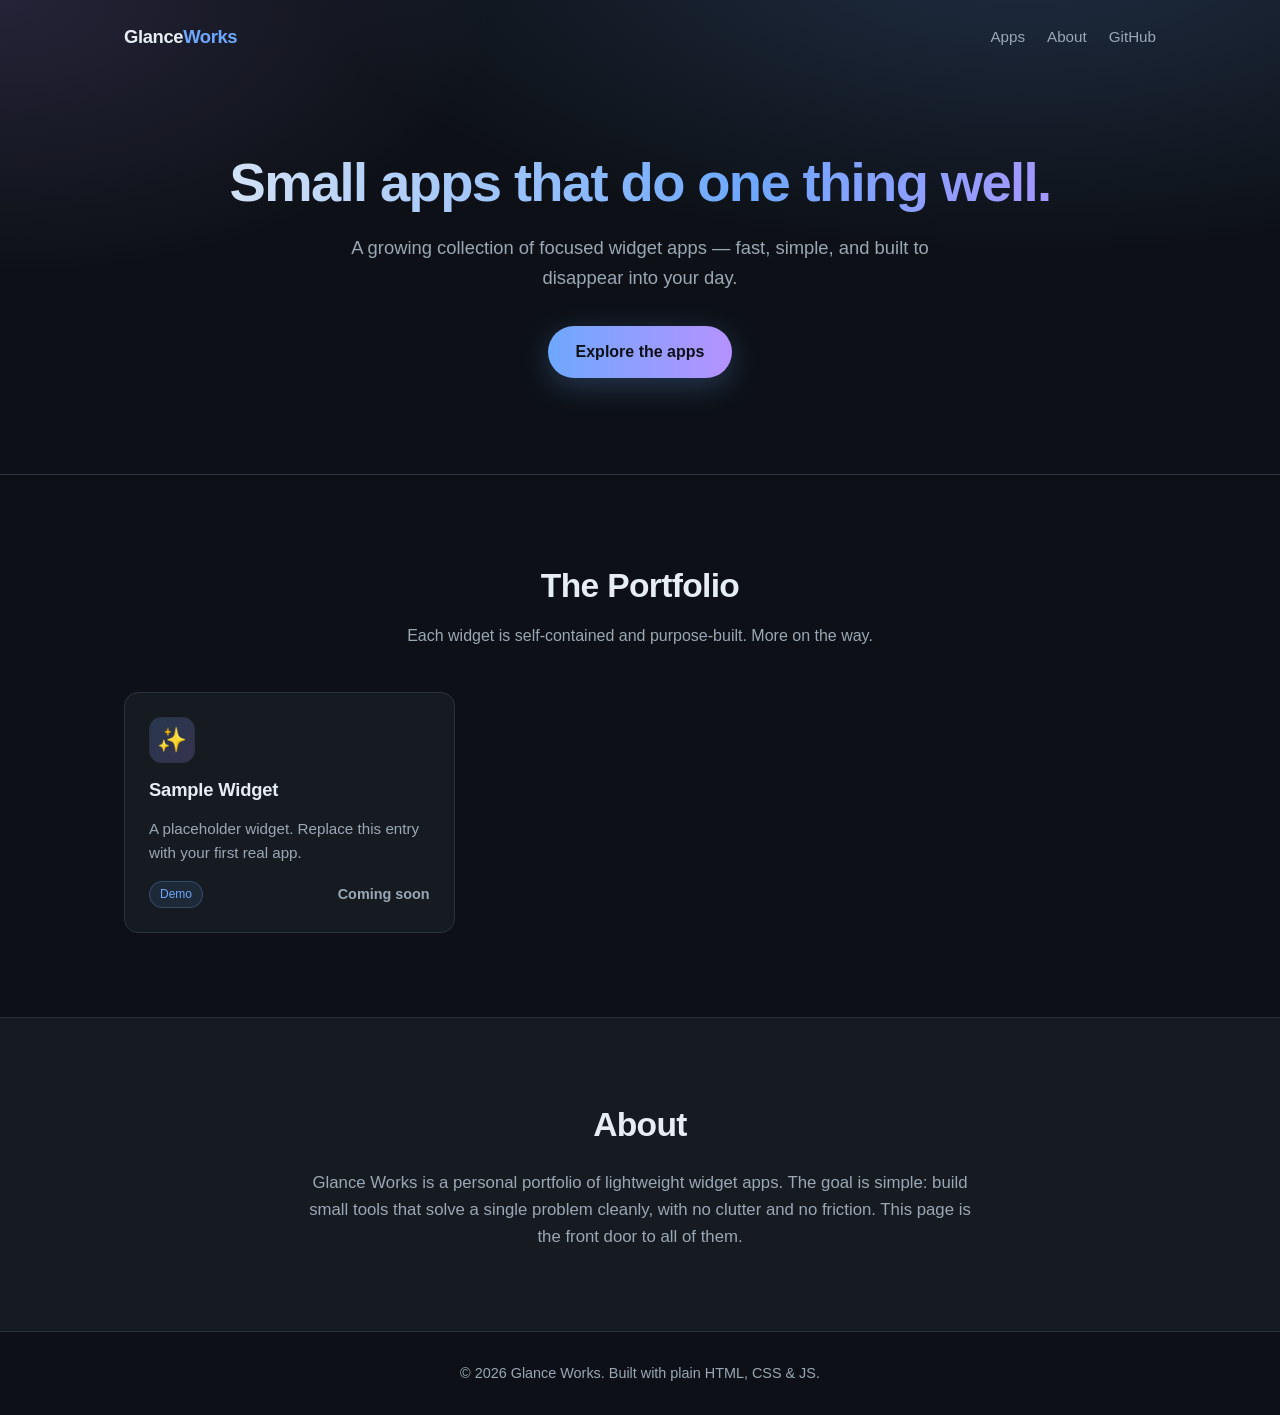
==== index.html @ 48b36caa "Initial landing page for widget apps portfolio Co-Authored-By: Claude Opus 4.8 (1M context) <noreply" ====
<!DOCTYPE html>
<html lang="en">
<head>
  <meta charset="UTF-8" />
  <meta name="viewport" content="width=device-width, initial-scale=1.0" />
  <title>Glance Works — Widget Apps</title>
  <meta name="description" content="A portfolio of small, focused widget apps built to do one thing well." />
  <link rel="preconnect" href="https://fonts.googleapis.com" />
  <link rel="stylesheet" href="styles.css" />
</head>
<body>
  <header class="hero">
    <nav class="nav">
      <a class="brand" href="#">Glance<span>Works</span></a>
      <div class="nav-links">
        <a href="#apps">Apps</a>
        <a href="#about">About</a>
        <a href="https://github.com/conspiculus" target="_blank" rel="noopener">GitHub</a>
      </div>
    </nav>
    <div class="hero-inner">
      <h1>Small apps that do one thing well.</h1>
      <p class="lede">A growing collection of focused widget apps — fast, simple, and built to disappear into your day.</p>
      <a class="cta" href="#apps">Explore the apps</a>
    </div>
  </header>

  <main>
    <section id="apps" class="apps">
      <h2 class="section-title">The Portfolio</h2>
      <p class="section-sub">Each widget is self-contained and purpose-built. More on the way.</p>
      <div class="grid" id="app-grid">
        <!-- Cards are rendered from apps in script.js -->
      </div>
    </section>

    <section id="about" class="about">
      <div class="about-inner">
        <h2 class="section-title">About</h2>
        <p>Glance Works is a personal portfolio of lightweight widget apps. The goal is simple: build small tools that solve a single problem cleanly, with no clutter and no friction. This page is the front door to all of them.</p>
      </div>
    </section>
  </main>

  <footer class="footer">
    <p>&copy; <span id="year"></span> Glance Works. Built with plain HTML, CSS &amp; JS.</p>
  </footer>

  <script src="script.js"></script>
</body>
</html>
---- styles.css ----
:root {
  --bg: #0d1117;
  --surface: #161b22;
  --surface-2: #1c2330;
  --border: #2a3140;
  --text: #e6edf3;
  --muted: #9aa7b4;
  --accent: #6ea8fe;
  --accent-2: #b692ff;
  --radius: 14px;
  --maxw: 1080px;
}

* { box-sizing: border-box; margin: 0; padding: 0; }

html { scroll-behavior: smooth; }

body {
  font-family: -apple-system, BlinkMacSystemFont, "Segoe UI", Roboto, Helvetica, Arial, sans-serif;
  background: var(--bg);
  color: var(--text);
  line-height: 1.6;
  -webkit-font-smoothing: antialiased;
}

a { color: inherit; text-decoration: none; }

/* ---------- Hero ---------- */
.hero {
  background:
    radial-gradient(1200px 500px at 80% -10%, rgba(110, 168, 254, 0.18), transparent 60%),
    radial-gradient(900px 500px at 0% 0%, rgba(182, 146, 255, 0.14), transparent 55%),
    var(--bg);
  border-bottom: 1px solid var(--border);
}

.nav {
  max-width: var(--maxw);
  margin: 0 auto;
  padding: 22px 24px;
  display: flex;
  align-items: center;
  justify-content: space-between;
}

.brand {
  font-weight: 700;
  font-size: 1.15rem;
  letter-spacing: -0.02em;
}
.brand span { color: var(--accent); }

.nav-links { display: flex; gap: 22px; }
.nav-links a { color: var(--muted); font-size: 0.95rem; transition: color 0.15s; }
.nav-links a:hover { color: var(--text); }

.hero-inner {
  max-width: var(--maxw);
  margin: 0 auto;
  padding: 80px 24px 96px;
  text-align: center;
}

.hero h1 {
  font-size: clamp(2rem, 5vw, 3.4rem);
  line-height: 1.1;
  letter-spacing: -0.03em;
  background: linear-gradient(90deg, var(--text), var(--accent) 60%, var(--accent-2));
  -webkit-background-clip: text;
  background-clip: text;
  color: transparent;
}

.lede {
  max-width: 620px;
  margin: 20px auto 0;
  color: var(--muted);
  font-size: 1.15rem;
}

.cta {
  display: inline-block;
  margin-top: 34px;
  padding: 13px 28px;
  border-radius: 999px;
  background: linear-gradient(90deg, var(--accent), var(--accent-2));
  color: #0d1117;
  font-weight: 600;
  transition: transform 0.15s, box-shadow 0.15s;
  box-shadow: 0 8px 30px rgba(110, 168, 254, 0.25);
}
.cta:hover { transform: translateY(-2px); box-shadow: 0 12px 36px rgba(110, 168, 254, 0.35); }

/* ---------- Sections ---------- */
.section-title {
  font-size: clamp(1.6rem, 3vw, 2.1rem);
  letter-spacing: -0.02em;
  text-align: center;
}
.section-sub {
  text-align: center;
  color: var(--muted);
  margin-top: 10px;
}

.apps { max-width: var(--maxw); margin: 0 auto; padding: 84px 24px; }

.grid {
  margin-top: 44px;
  display: grid;
  grid-template-columns: repeat(auto-fill, minmax(260px, 1fr));
  gap: 20px;
}

.card {
  background: var(--surface);
  border: 1px solid var(--border);
  border-radius: var(--radius);
  padding: 24px;
  display: flex;
  flex-direction: column;
  gap: 12px;
  transition: transform 0.18s, border-color 0.18s, background 0.18s;
}
.card:hover {
  transform: translateY(-4px);
  border-color: var(--accent);
  background: var(--surface-2);
}

.card-icon {
  width: 46px;
  height: 46px;
  border-radius: 12px;
  display: grid;
  place-items: center;
  font-size: 1.5rem;
  background: linear-gradient(135deg, rgba(110,168,254,0.2), rgba(182,146,255,0.2));
  border: 1px solid var(--border);
}

.card h3 { font-size: 1.15rem; letter-spacing: -0.01em; }
.card p { color: var(--muted); font-size: 0.95rem; flex: 1; }

.card-footer {
  display: flex;
  align-items: center;
  justify-content: space-between;
  margin-top: 4px;
}
.tag {
  font-size: 0.75rem;
  color: var(--accent);
  background: rgba(110, 168, 254, 0.1);
  border: 1px solid rgba(110, 168, 254, 0.25);
  padding: 3px 10px;
  border-radius: 999px;
}
.card-link { color: var(--accent); font-size: 0.9rem; font-weight: 600; }
.card-link[aria-disabled="true"] { color: var(--muted); cursor: default; }

/* ---------- About ---------- */
.about {
  border-top: 1px solid var(--border);
  background: var(--surface);
}
.about-inner {
  max-width: 720px;
  margin: 0 auto;
  padding: 80px 24px;
  text-align: center;
}
.about-inner p { color: var(--muted); margin-top: 18px; font-size: 1.05rem; }

/* ---------- Footer ---------- */
.footer {
  border-top: 1px solid var(--border);
  text-align: center;
  padding: 30px 24px;
  color: var(--muted);
  font-size: 0.9rem;
}
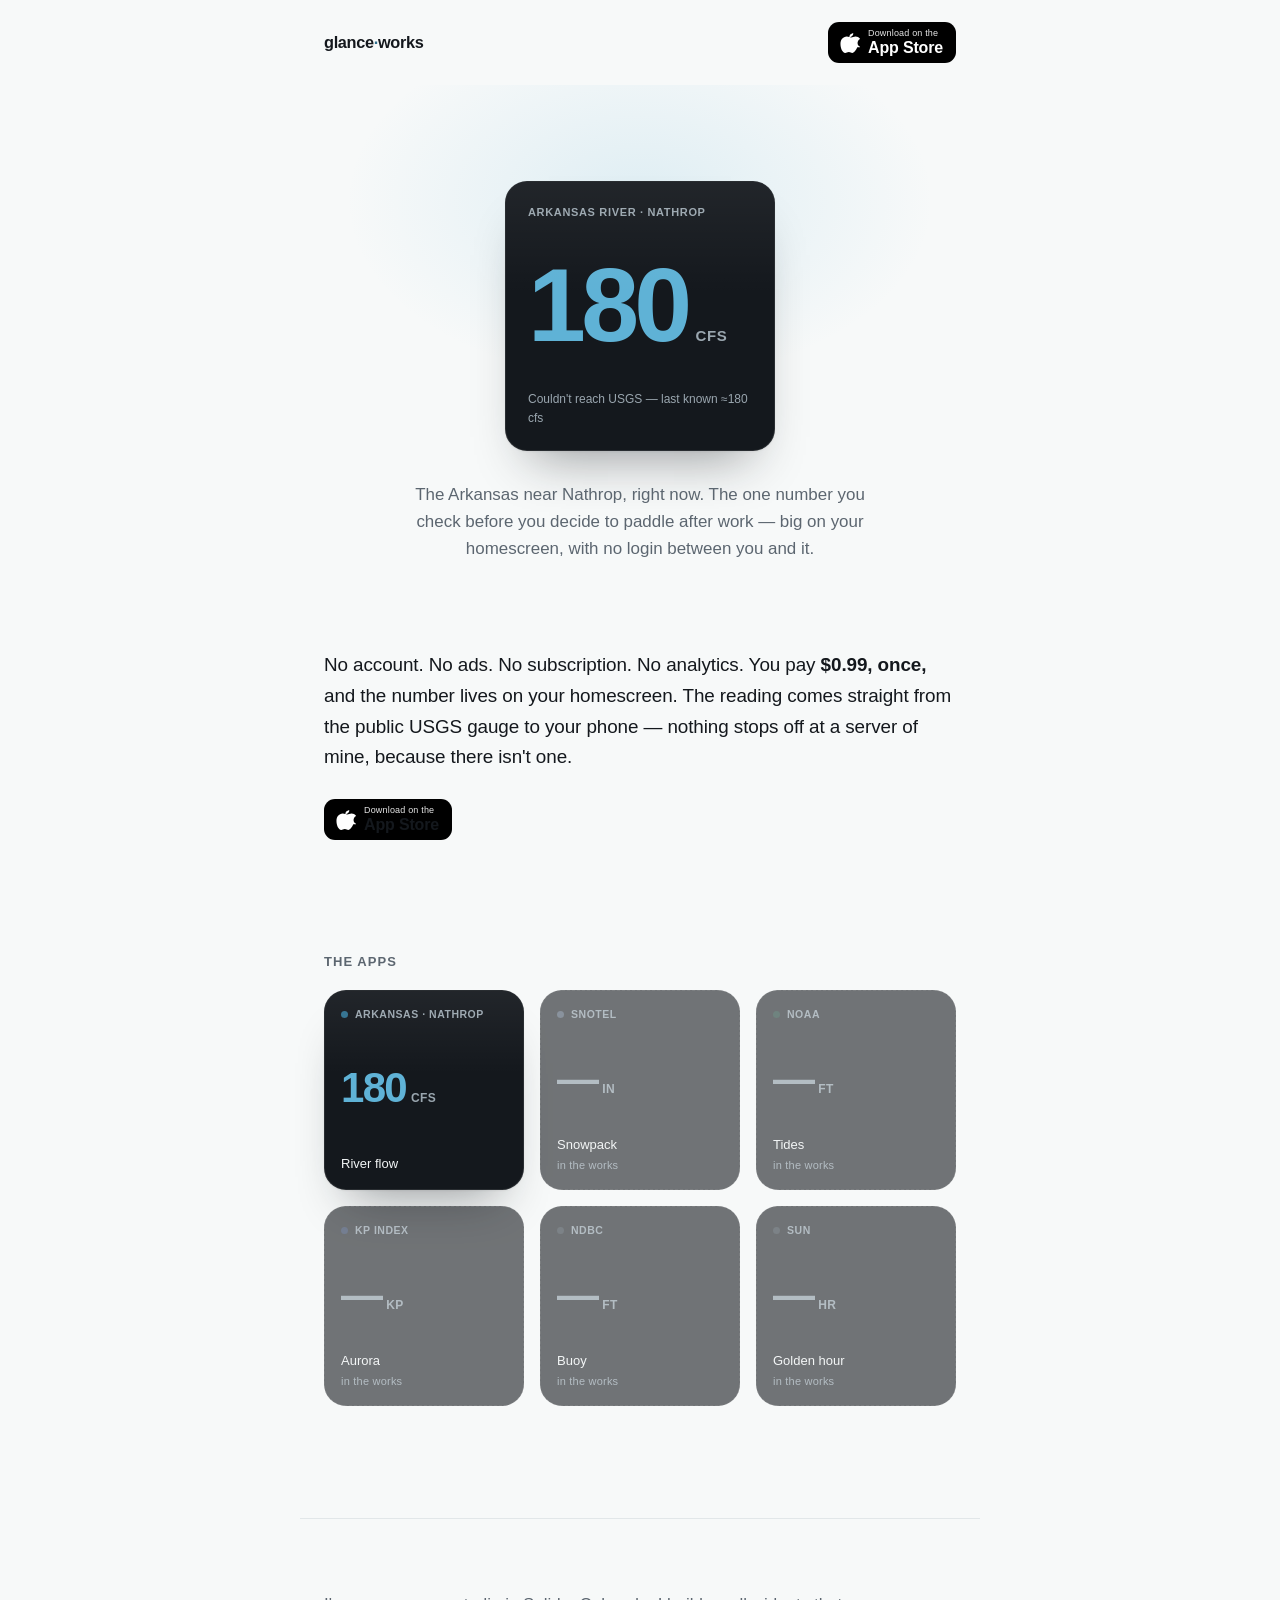
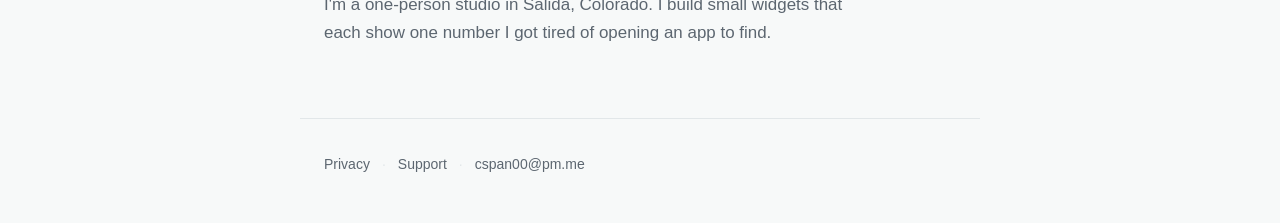
==== commit b9f294f5: "Build live-widget landing page per design guide Co-Authored-By: Claude Opus 4.8 (1M context) <norepl" ====
--- a/index.html
+++ b/index.html
@@ -3,47 +3,114 @@
 <head>
   <meta charset="UTF-8" />
   <meta name="viewport" content="width=device-width, initial-scale=1.0" />
-  <title>Glance Works — Widget Apps</title>
-  <meta name="description" content="A portfolio of small, focused widget apps built to do one thing well." />
-  <link rel="preconnect" href="https://fonts.googleapis.com" />
+  <meta name="color-scheme" content="light dark" />
+  <title>Glance Works — one number, on your homescreen</title>
+  <meta name="description" content="Small single-purpose iOS homescreen widgets. Each shows one number you check every day, pulled straight from a public gauge. $0.99 once. No account, no ads, no subscription." />
   <link rel="stylesheet" href="styles.css" />
 </head>
 <body>
-  <header class="hero">
-    <nav class="nav">
-      <a class="brand" href="#">Glance<span>Works</span></a>
-      <div class="nav-links">
-        <a href="#apps">Apps</a>
-        <a href="#about">About</a>
-        <a href="https://github.com/conspiculus" target="_blank" rel="noopener">GitHub</a>
-      </div>
-    </nav>
-    <div class="hero-inner">
-      <h1>Small apps that do one thing well.</h1>
-      <p class="lede">A growing collection of focused widget apps — fast, simple, and built to disappear into your day.</p>
-      <a class="cta" href="#apps">Explore the apps</a>
-    </div>
+  <header class="topbar wrap">
+    <a class="wordmark" href="/" aria-label="Glance Works — home">glance<span class="wordmark__dot">·</span>works</a>
+    <a class="appstore" href="#" aria-label="Get it on the App Store">
+      <svg class="appstore__logo" viewBox="0 0 24 24" aria-hidden="true" focusable="false">
+        <path d="M16.365 1.43c0 1.14-.42 2.2-1.12 2.98-.85.94-2.24 1.66-3.4 1.57-.14-1.1.44-2.28 1.1-3.02.79-.87 2.2-1.53 3.42-1.53zM20.9 17.4c-.55 1.27-.82 1.84-1.53 2.96-.99 1.56-2.39 3.5-4.12 3.51-1.54.02-1.94-1-4.03-.99-2.09.01-2.53 1.01-4.07.98-1.73-.03-3.05-1.78-4.04-3.34C1.34 16.65.99 11.06 3.31 8.09 4.72 6.26 6.86 5.16 8.9 5.16c2.07 0 3.37 1.13 5.08 1.13 1.66 0 2.67-1.13 5.06-1.13 1.81 0 3.73.99 5.1 2.7-4.48 2.45-3.75 8.84 1.76 9.54z" />
+      </svg>
+      <span class="appstore__text"><small>Download on the</small><strong>App Store</strong></span>
+    </a>
   </header>
 
   <main>
-    <section id="apps" class="apps">
-      <h2 class="section-title">The Portfolio</h2>
-      <p class="section-sub">Each widget is self-contained and purpose-built. More on the way.</p>
-      <div class="grid" id="app-grid">
-        <!-- Cards are rendered from apps in script.js -->
+    <section class="hero wrap" aria-labelledby="hero-thesis">
+      <div class="widget widget--hero" role="img"
+           aria-label="Live widget: Arkansas River near Nathrop, current flow in cubic feet per second">
+        <div class="widget__top">Arkansas River · Nathrop</div>
+        <div class="widget__read">
+          <span class="widget__num" id="cfs-hero" data-countup>—</span>
+          <span class="widget__unit">cfs</span>
+        </div>
+        <div class="widget__stamp" id="cfs-stamp" aria-live="polite"></div>
+      </div>
+      <p class="thesis" id="hero-thesis">
+        The Arkansas near Nathrop, right now. The one number you check before you
+        decide to paddle after work — big on your homescreen, with no login between
+        you and it.
+      </p>
+    </section>
+
+    <section class="promise wrap" aria-label="What these apps are">
+      <p>
+        No account. No ads. No subscription. No analytics. You pay
+        <strong>$0.99, once,</strong> and the number lives on your homescreen. The
+        reading comes straight from the public USGS gauge to your phone — nothing
+        stops off at a server of mine, because there isn't one.
+      </p>
+      <a class="appstore appstore--cta" href="#" aria-label="Get it on the App Store">
+        <svg class="appstore__logo" viewBox="0 0 24 24" aria-hidden="true" focusable="false">
+          <path d="M16.365 1.43c0 1.14-.42 2.2-1.12 2.98-.85.94-2.24 1.66-3.4 1.57-.14-1.1.44-2.28 1.1-3.02.79-.87 2.2-1.53 3.42-1.53zM20.9 17.4c-.55 1.27-.82 1.84-1.53 2.96-.99 1.56-2.39 3.5-4.12 3.51-1.54.02-1.94-1-4.03-.99-2.09.01-2.53 1.01-4.07.98-1.73-.03-3.05-1.78-4.04-3.34C1.34 16.65.99 11.06 3.31 8.09 4.72 6.26 6.86 5.16 8.9 5.16c2.07 0 3.37 1.13 5.08 1.13 1.66 0 2.67-1.13 5.06-1.13 1.81 0 3.73.99 5.1 2.7-4.48 2.45-3.75 8.84 1.76 9.54z" />
+        </svg>
+        <span class="appstore__text"><small>Download on the</small><strong>App Store</strong></span>
+      </a>
+    </section>
+
+    <section class="apps wrap" aria-labelledby="apps-heading">
+      <h2 class="quiet-heading" id="apps-heading">The apps</h2>
+      <div class="homescreen">
+        <a class="widget widget--tile is-live" href="#" style="--accent: var(--river)">
+          <div class="tile__top"><span class="tile__dot"></span>Arkansas · Nathrop</div>
+          <div class="tile__read">
+            <span class="tile__num" data-cfs>180</span><span class="tile__unit">cfs</span>
+          </div>
+          <div class="tile__foot">River flow</div>
+        </a>
+
+        <div class="widget widget--tile is-soon" style="--accent: var(--snow)">
+          <div class="tile__top"><span class="tile__dot"></span>SNOTEL</div>
+          <div class="tile__read"><span class="tile__num tile__num--muted">—</span><span class="tile__unit">in</span></div>
+          <div class="tile__foot">Snowpack <span class="soon">in the works</span></div>
+        </div>
+
+        <div class="widget widget--tile is-soon" style="--accent: var(--tide)">
+          <div class="tile__top"><span class="tile__dot"></span>NOAA</div>
+          <div class="tile__read"><span class="tile__num tile__num--muted">—</span><span class="tile__unit">ft</span></div>
+          <div class="tile__foot">Tides <span class="soon">in the works</span></div>
+        </div>
+
+        <div class="widget widget--tile is-soon" style="--accent: var(--aurora)">
+          <div class="tile__top"><span class="tile__dot"></span>Kp index</div>
+          <div class="tile__read"><span class="tile__num tile__num--muted">—</span><span class="tile__unit">kp</span></div>
+          <div class="tile__foot">Aurora <span class="soon">in the works</span></div>
+        </div>
+
+        <div class="widget widget--tile is-soon" style="--accent: var(--stone)">
+          <div class="tile__top"><span class="tile__dot"></span>NDBC</div>
+          <div class="tile__read"><span class="tile__num tile__num--muted">—</span><span class="tile__unit">ft</span></div>
+          <div class="tile__foot">Buoy <span class="soon">in the works</span></div>
+        </div>
+
+        <div class="widget widget--tile is-soon" style="--accent: var(--stone)">
+          <div class="tile__top"><span class="tile__dot"></span>Sun</div>
+          <div class="tile__read"><span class="tile__num tile__num--muted">—</span><span class="tile__unit">hr</span></div>
+          <div class="tile__foot">Golden hour <span class="soon">in the works</span></div>
+        </div>
       </div>
     </section>
 
-    <section id="about" class="about">
-      <div class="about-inner">
-        <h2 class="section-title">About</h2>
-        <p>Glance Works is a personal portfolio of lightweight widget apps. The goal is simple: build small tools that solve a single problem cleanly, with no clutter and no friction. This page is the front door to all of them.</p>
-      </div>
+    <section class="who wrap" aria-label="Who makes this">
+      <p>
+        I'm a one-person studio in Salida, Colorado. I build small widgets that each
+        show one number I got tired of opening an app to find.
+      </p>
     </section>
   </main>
 
-  <footer class="footer">
-    <p>&copy; <span id="year"></span> Glance Works. Built with plain HTML, CSS &amp; JS.</p>
+  <footer class="footer wrap">
+    <nav aria-label="Footer">
+      <a href="#">Privacy</a>
+      <span class="footer__sep" aria-hidden="true">·</span>
+      <a href="#">Support</a>
+      <span class="footer__sep" aria-hidden="true">·</span>
+      <a href="mailto:cspan00@pm.me">cspan00@pm.me</a>
+    </nav>
   </footer>
 
   <script src="script.js"></script>
--- a/styles.css
+++ b/styles.css
@@ -1,182 +1,327 @@
+/* ============================================================
+   Glance Works — one number, on your homescreen.
+   Palette: cold water, river stone, instrument readout.
+   No webfonts. System stack everywhere; the number does the work.
+   ============================================================ */
+
 :root {
-  --bg: #0d1117;
-  --surface: #161b22;
-  --surface-2: #1c2330;
-  --border: #2a3140;
-  --text: #e6edf3;
-  --muted: #9aa7b4;
-  --accent: #6ea8fe;
-  --accent-2: #b692ff;
-  --radius: 14px;
-  --maxw: 1080px;
+  --ink:      #14181D;   /* near-black, cold */
+  --paper:    #F7F9F9;   /* cool off-white */
+  --stone:    #5C6670;   /* secondary text, timestamps */
+  --river:    #2E6F8E;   /* river app accent: glacial blue-teal */
+  --hairline: #E2E7E9;
+
+  /* reserved future-app accents */
+  --snow:   #7C8FA6;
+  --tide:   #3D6B5C;
+  --aurora: #4A5D8A;
+
+  /* the widget tile is a dark iOS tile in both themes */
+  --tile-bg:   #14181D;
+  --tile-fg:   #F2F5F6;
+  --tile-sub:  #9AA6AF;
+  --tile-num:  #5FB2D6;  /* river, brightened for legibility on dark */
+  --tile-line: rgba(255,255,255,0.09);
+  --tile-glow: rgba(95,178,214,0.16);
+
+  --wrap: 680px;
+  --sys: -apple-system, BlinkMacSystemFont, "Segoe UI", Roboto, Helvetica, Arial, sans-serif;
+}
+
+@media (prefers-color-scheme: dark) {
+  :root {
+    --ink:      #EAF0F2;
+    --paper:    #0E1216;
+    --stone:    #8A95A0;
+    --river:    #6FB6D8;
+    --hairline: #232B31;
+
+    --tile-bg:   #1A2027;
+    --tile-fg:   #F2F5F6;
+    --tile-sub:  #8B97A0;
+    --tile-num:  #63B4DA;
+    --tile-line: rgba(255,255,255,0.10);
+  }
 }
 
 * { box-sizing: border-box; margin: 0; padding: 0; }
 
-html { scroll-behavior: smooth; }
+html { -webkit-text-size-adjust: 100%; }
 
 body {
-  font-family: -apple-system, BlinkMacSystemFont, "Segoe UI", Roboto, Helvetica, Arial, sans-serif;
-  background: var(--bg);
-  color: var(--text);
+  font-family: var(--sys);
+  background: var(--paper);
+  color: var(--ink);
+  font-size: 17px;
   line-height: 1.6;
   -webkit-font-smoothing: antialiased;
-}
-
-a { color: inherit; text-decoration: none; }
+  text-rendering: optimizeLegibility;
+}
+
+a { color: var(--river); text-decoration: none; }
+a:hover { text-decoration: underline; text-underline-offset: 3px; }
+
+:focus-visible {
+  outline: 2px solid var(--river);
+  outline-offset: 3px;
+  border-radius: 4px;
+}
+
+.wrap { max-width: var(--wrap); margin-inline: auto; padding-inline: 24px; }
+
+/* ---------- Topbar ---------- */
+.topbar {
+  display: flex;
+  align-items: center;
+  justify-content: space-between;
+  padding-block: 22px;
+}
+
+.wordmark {
+  color: var(--ink);
+  font-weight: 700;
+  font-size: 1.02rem;
+  letter-spacing: -0.02em;
+}
+.wordmark:hover { text-decoration: none; }
+.wordmark__dot { color: var(--river); }
+
+/* ---------- App Store badge (inline, no third-party asset) ---------- */
+.appstore {
+  display: inline-flex;
+  align-items: center;
+  gap: 8px;
+  background: #000;
+  color: #fff;
+  border-radius: 11px;
+  padding: 7px 13px 7px 11px;
+  line-height: 1;
+}
+.appstore:hover { text-decoration: none; background: #111; }
+.appstore__logo { width: 21px; height: 21px; fill: #fff; }
+.appstore__text { display: flex; flex-direction: column; gap: 2px; }
+.appstore__text small { font-size: 9px; letter-spacing: 0.02em; opacity: 0.9; }
+.appstore__text strong { font-size: 16px; font-weight: 600; letter-spacing: -0.01em; }
 
 /* ---------- Hero ---------- */
 .hero {
-  background:
-    radial-gradient(1200px 500px at 80% -10%, rgba(110, 168, 254, 0.18), transparent 60%),
-    radial-gradient(900px 500px at 0% 0%, rgba(182, 146, 255, 0.14), transparent 55%),
-    var(--bg);
-  border-bottom: 1px solid var(--border);
-}
-
-.nav {
-  max-width: var(--maxw);
-  margin: 0 auto;
-  padding: 22px 24px;
-  display: flex;
-  align-items: center;
+  padding-block: clamp(48px, 9vw, 96px) 20px;
+  display: flex;
+  flex-direction: column;
+  align-items: center;
+  text-align: center;
+  position: relative;
+}
+/* faint glacial light behind the tile — atmosphere, not a card */
+.hero::before {
+  content: "";
+  position: absolute;
+  inset: 0 0 auto;
+  height: 340px;
+  background: radial-gradient(420px 260px at 50% 34%, var(--tile-glow), transparent 70%);
+  z-index: 0;
+  pointer-events: none;
+}
+
+.widget {
+  position: relative;
+  background: var(--tile-bg);
+  color: var(--tile-fg);
+  border: 1px solid var(--tile-line);
+  border-radius: 22px;
+  overflow: hidden;
+  box-shadow:
+    0 1px 2px rgba(20,24,29,0.05),
+    0 30px 50px -26px rgba(20,24,29,0.45);
+}
+/* subtle top-edge sheen, like light on water */
+.widget::before {
+  content: "";
+  position: absolute;
+  inset: 0;
+  background: linear-gradient(180deg, rgba(255,255,255,0.06), transparent 42%);
+  pointer-events: none;
+}
+
+.widget--hero {
+  z-index: 1;
+  width: clamp(224px, 74vw, 270px);
+  aspect-ratio: 1 / 1;
+  padding: 22px;
+  display: flex;
+  flex-direction: column;
   justify-content: space-between;
-}
-
-.brand {
-  font-weight: 700;
-  font-size: 1.15rem;
-  letter-spacing: -0.02em;
-}
-.brand span { color: var(--accent); }
-
-.nav-links { display: flex; gap: 22px; }
-.nav-links a { color: var(--muted); font-size: 0.95rem; transition: color 0.15s; }
-.nav-links a:hover { color: var(--text); }
-
-.hero-inner {
-  max-width: var(--maxw);
-  margin: 0 auto;
-  padding: 80px 24px 96px;
-  text-align: center;
-}
-
-.hero h1 {
-  font-size: clamp(2rem, 5vw, 3.4rem);
-  line-height: 1.1;
-  letter-spacing: -0.03em;
-  background: linear-gradient(90deg, var(--text), var(--accent) 60%, var(--accent-2));
-  -webkit-background-clip: text;
-  background-clip: text;
-  color: transparent;
-}
-
-.lede {
-  max-width: 620px;
-  margin: 20px auto 0;
-  color: var(--muted);
-  font-size: 1.15rem;
-}
-
-.cta {
-  display: inline-block;
-  margin-top: 34px;
-  padding: 13px 28px;
-  border-radius: 999px;
-  background: linear-gradient(90deg, var(--accent), var(--accent-2));
-  color: #0d1117;
-  font-weight: 600;
-  transition: transform 0.15s, box-shadow 0.15s;
-  box-shadow: 0 8px 30px rgba(110, 168, 254, 0.25);
-}
-.cta:hover { transform: translateY(-2px); box-shadow: 0 12px 36px rgba(110, 168, 254, 0.35); }
-
-/* ---------- Sections ---------- */
-.section-title {
-  font-size: clamp(1.6rem, 3vw, 2.1rem);
-  letter-spacing: -0.02em;
-  text-align: center;
-}
-.section-sub {
-  text-align: center;
-  color: var(--muted);
-  margin-top: 10px;
-}
-
-.apps { max-width: var(--maxw); margin: 0 auto; padding: 84px 24px; }
-
-.grid {
-  margin-top: 44px;
+  text-align: left;
+}
+
+.widget__top {
+  font-size: 11px;
+  font-weight: 600;
+  letter-spacing: 0.06em;
+  text-transform: uppercase;
+  color: var(--tile-sub);
+}
+
+.widget__read { display: flex; align-items: baseline; gap: 8px; }
+
+.widget__num {
+  font-size: clamp(72px, 20vw, 104px);
+  font-weight: 800;
+  line-height: 0.86;
+  letter-spacing: -0.045em;
+  color: var(--tile-num);
+  font-variant-numeric: tabular-nums;
+  font-feature-settings: "tnum" 1;
+}
+
+.widget__unit {
+  font-size: 15px;
+  font-weight: 600;
+  letter-spacing: 0.04em;
+  text-transform: uppercase;
+  color: var(--tile-sub);
+}
+
+.widget__stamp {
+  font-size: 12px;
+  color: var(--tile-sub);
+  font-variant-numeric: tabular-nums;
+  opacity: 0;
+  transition: opacity 0.5s ease;
+  min-height: 1em;
+}
+.widget__stamp.is-in { opacity: 1; }
+
+.thesis {
+  max-width: 30rem;
+  margin-top: 30px;
+  color: var(--stone);
+  font-size: 1.06rem;
+  z-index: 1;
+}
+
+/* ---------- Promise ---------- */
+.promise { padding-block: clamp(40px, 7vw, 68px); }
+.promise p {
+  font-size: 1.18rem;
+  line-height: 1.62;
+  letter-spacing: -0.005em;
+}
+.promise strong { color: var(--ink); font-weight: 600; white-space: nowrap; }
+
+.appstore--cta { margin-top: 26px; }
+
+/* ---------- Apps / homescreen ---------- */
+.apps { padding-block: clamp(24px, 5vw, 44px); }
+
+.quiet-heading {
+  font-size: 13px;
+  font-weight: 600;
+  letter-spacing: 0.08em;
+  text-transform: uppercase;
+  color: var(--stone);
+  margin-bottom: 18px;
+}
+
+.homescreen {
   display: grid;
-  grid-template-columns: repeat(auto-fill, minmax(260px, 1fr));
-  gap: 20px;
-}
-
-.card {
-  background: var(--surface);
-  border: 1px solid var(--border);
-  border-radius: var(--radius);
-  padding: 24px;
+  grid-template-columns: repeat(auto-fill, minmax(160px, 1fr));
+  gap: 16px;
+}
+
+.widget--tile {
+  aspect-ratio: 1 / 1;
+  padding: 15px 16px;
   display: flex;
   flex-direction: column;
-  gap: 12px;
-  transition: transform 0.18s, border-color 0.18s, background 0.18s;
-}
-.card:hover {
-  transform: translateY(-4px);
-  border-color: var(--accent);
-  background: var(--surface-2);
-}
-
-.card-icon {
-  width: 46px;
-  height: 46px;
-  border-radius: 12px;
-  display: grid;
-  place-items: center;
-  font-size: 1.5rem;
-  background: linear-gradient(135deg, rgba(110,168,254,0.2), rgba(182,146,255,0.2));
-  border: 1px solid var(--border);
-}
-
-.card h3 { font-size: 1.15rem; letter-spacing: -0.01em; }
-.card p { color: var(--muted); font-size: 0.95rem; flex: 1; }
-
-.card-footer {
-  display: flex;
-  align-items: center;
   justify-content: space-between;
-  margin-top: 4px;
-}
-.tag {
-  font-size: 0.75rem;
-  color: var(--accent);
-  background: rgba(110, 168, 254, 0.1);
-  border: 1px solid rgba(110, 168, 254, 0.25);
-  padding: 3px 10px;
-  border-radius: 999px;
-}
-.card-link { color: var(--accent); font-size: 0.9rem; font-weight: 600; }
-.card-link[aria-disabled="true"] { color: var(--muted); cursor: default; }
-
-/* ---------- About ---------- */
-.about {
-  border-top: 1px solid var(--border);
-  background: var(--surface);
-}
-.about-inner {
-  max-width: 720px;
-  margin: 0 auto;
-  padding: 80px 24px;
-  text-align: center;
-}
-.about-inner p { color: var(--muted); margin-top: 18px; font-size: 1.05rem; }
+  color: var(--tile-fg);
+}
+a.widget--tile:hover { text-decoration: none; }
+
+.tile__top {
+  display: flex;
+  align-items: center;
+  gap: 7px;
+  font-size: 10.5px;
+  font-weight: 600;
+  letter-spacing: 0.05em;
+  text-transform: uppercase;
+  color: var(--tile-sub);
+}
+.tile__dot {
+  width: 7px; height: 7px;
+  border-radius: 50%;
+  background: var(--accent, var(--tile-sub));
+  flex: none;
+}
+
+.tile__read { display: flex; align-items: baseline; gap: 5px; }
+.tile__num {
+  font-size: clamp(32px, 8vw, 42px);
+  font-weight: 800;
+  line-height: 0.9;
+  letter-spacing: -0.04em;
+  color: var(--tile-num);
+  font-variant-numeric: tabular-nums;
+  font-feature-settings: "tnum" 1;
+}
+.tile__num--muted { color: var(--tile-sub); font-weight: 700; }
+.tile__unit {
+  font-size: 12px;
+  font-weight: 600;
+  letter-spacing: 0.03em;
+  text-transform: uppercase;
+  color: var(--tile-sub);
+}
+
+.tile__foot { font-size: 13px; font-weight: 500; color: var(--tile-fg); }
+
+.soon {
+  display: block;
+  font-size: 11px;
+  font-weight: 500;
+  letter-spacing: 0.02em;
+  color: var(--tile-sub);
+  margin-top: 1px;
+}
+
+/* upcoming tiles read as quiet, un-filled homescreen slots */
+.is-soon {
+  background: color-mix(in srgb, var(--tile-bg) 82%, transparent);
+  border-style: dashed;
+  box-shadow: none;
+  opacity: 0.72;
+}
+.is-soon::before { display: none; }
+.is-soon .tile__dot { opacity: 0.55; }
+
+/* ---------- Who ---------- */
+.who {
+  padding-block: clamp(44px, 7vw, 72px);
+  border-top: 1px solid var(--hairline);
+  margin-top: clamp(40px, 7vw, 68px);
+}
+.who p { color: var(--stone); font-size: 1.06rem; max-width: 34rem; }
 
 /* ---------- Footer ---------- */
 .footer {
-  border-top: 1px solid var(--border);
-  text-align: center;
-  padding: 30px 24px;
-  color: var(--muted);
-  font-size: 0.9rem;
-}
+  padding-block: 34px 48px;
+  border-top: 1px solid var(--hairline);
+}
+.footer nav {
+  display: flex;
+  align-items: center;
+  gap: 12px;
+  font-size: 14px;
+  color: var(--stone);
+}
+.footer a { color: var(--stone); }
+.footer a:hover { color: var(--ink); }
+.footer__sep { color: var(--hairline); }
+
+/* ---------- Motion preferences ---------- */
+@media (prefers-reduced-motion: reduce) {
+  .widget__stamp { transition: none; }
+  * { scroll-behavior: auto; }
+}
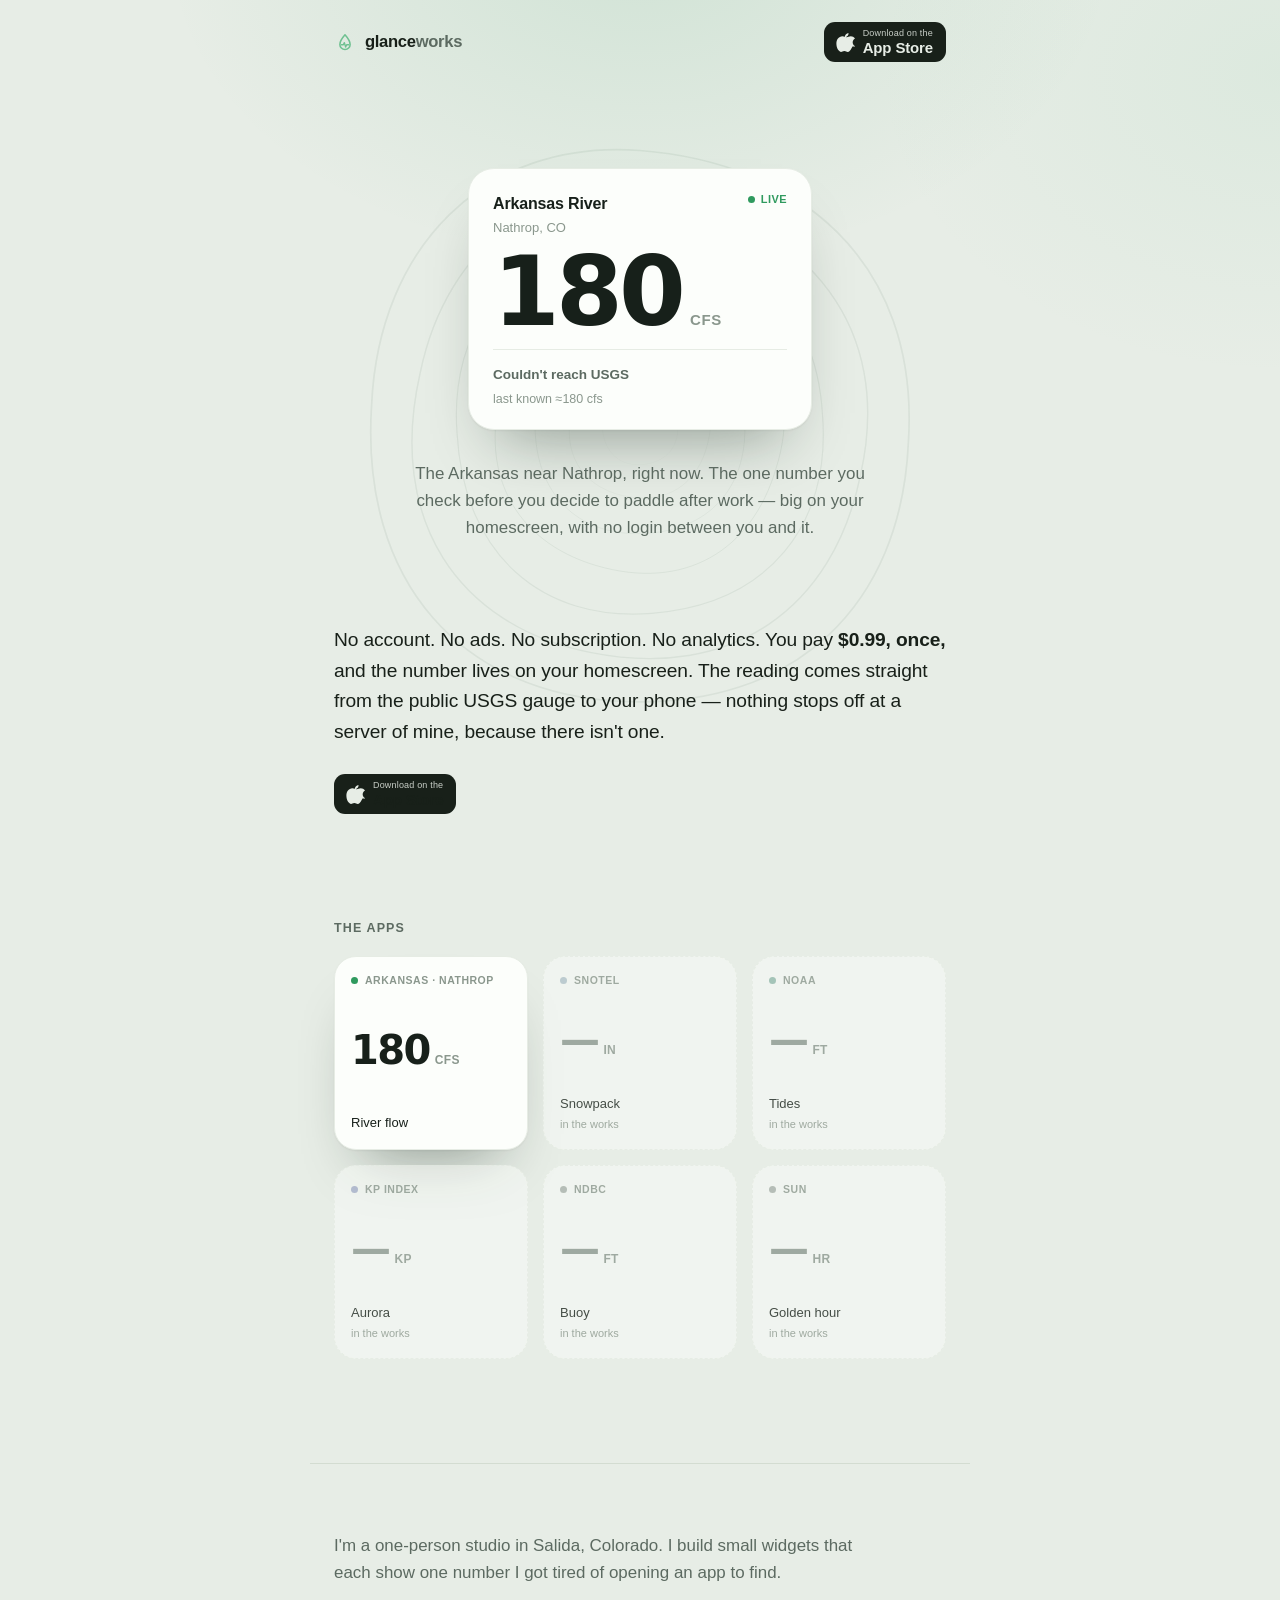
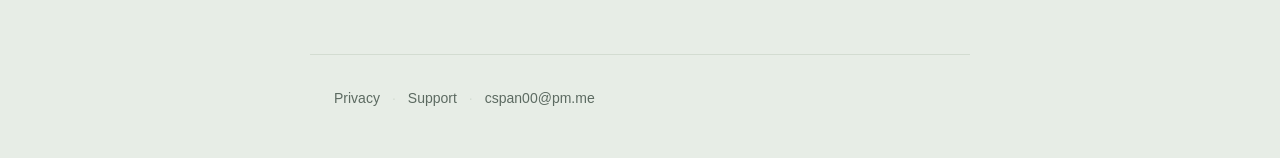
==== commit 4e9f1c25: "Restyle around the real app: forest-green palette, contour texture, live widget - Rebuild palette fr" ====
--- a/index.html
+++ b/index.html
@@ -6,38 +6,91 @@
   <meta name="color-scheme" content="light dark" />
   <title>Glance Works — one number, on your homescreen</title>
   <meta name="description" content="Small single-purpose iOS homescreen widgets. Each shows one number you check every day, pulled straight from a public gauge. $0.99 once. No account, no ads, no subscription." />
+  <link rel="icon" href="favicon.svg" type="image/svg+xml" />
   <link rel="stylesheet" href="styles.css" />
 </head>
 <body>
+  <!-- Reusable brand mark: water drop + pulse (the app icon) -->
+  <svg width="0" height="0" style="position:absolute" aria-hidden="true">
+    <symbol id="drop" viewBox="0 0 24 24">
+      <path d="M12 4.2C12 4.2 17.6 10.6 17.6 14.6A5.6 5.6 0 1 1 6.4 14.6C6.4 10.6 12 4.2 12 4.2Z"
+            fill="none" stroke="currentColor" stroke-width="1.7" stroke-linejoin="round"/>
+      <polyline points="8.1,15 10.2,15 11.3,12.7 12.7,17.4 13.8,15 16,15"
+            fill="none" stroke="currentColor" stroke-width="1.5" stroke-linecap="round" stroke-linejoin="round"/>
+    </symbol>
+    <symbol id="appstore-logo" viewBox="0 0 24 24">
+      <path d="M16.365 1.43c0 1.14-.42 2.2-1.12 2.98-.85.94-2.24 1.66-3.4 1.57-.14-1.1.44-2.28 1.1-3.02.79-.87 2.2-1.53 3.42-1.53zM20.9 17.4c-.55 1.27-.82 1.84-1.53 2.96-.99 1.56-2.39 3.5-4.12 3.51-1.54.02-1.94-1-4.03-.99-2.09.01-2.53 1.01-4.07.98-1.73-.03-3.05-1.78-4.04-3.34C1.34 16.65.99 11.06 3.31 8.09 4.72 6.26 6.86 5.16 8.9 5.16c2.07 0 3.37 1.13 5.08 1.13 1.66 0 2.67-1.13 5.06-1.13 1.81 0 3.73.99 5.1 2.7-4.48 2.45-3.75 8.84 1.76 9.54z"/>
+    </symbol>
+  </svg>
+
   <header class="topbar wrap">
-    <a class="wordmark" href="/" aria-label="Glance Works — home">glance<span class="wordmark__dot">·</span>works</a>
+    <a class="wordmark" href="/" aria-label="Glance Works — home">
+      <svg class="wordmark__mark" aria-hidden="true"><use href="#drop"/></svg>
+      <span>glance<b>works</b></span>
+    </a>
     <a class="appstore" href="#" aria-label="Get it on the App Store">
-      <svg class="appstore__logo" viewBox="0 0 24 24" aria-hidden="true" focusable="false">
-        <path d="M16.365 1.43c0 1.14-.42 2.2-1.12 2.98-.85.94-2.24 1.66-3.4 1.57-.14-1.1.44-2.28 1.1-3.02.79-.87 2.2-1.53 3.42-1.53zM20.9 17.4c-.55 1.27-.82 1.84-1.53 2.96-.99 1.56-2.39 3.5-4.12 3.51-1.54.02-1.94-1-4.03-.99-2.09.01-2.53 1.01-4.07.98-1.73-.03-3.05-1.78-4.04-3.34C1.34 16.65.99 11.06 3.31 8.09 4.72 6.26 6.86 5.16 8.9 5.16c2.07 0 3.37 1.13 5.08 1.13 1.66 0 2.67-1.13 5.06-1.13 1.81 0 3.73.99 5.1 2.7-4.48 2.45-3.75 8.84 1.76 9.54z" />
-      </svg>
+      <svg class="appstore__logo" aria-hidden="true"><use href="#appstore-logo"/></svg>
       <span class="appstore__text"><small>Download on the</small><strong>App Store</strong></span>
     </a>
   </header>
 
   <main>
     <section class="hero wrap" aria-labelledby="hero-thesis">
-      <div class="widget widget--hero" role="img"
-           aria-label="Live widget: Arkansas River near Nathrop, current flow in cubic feet per second">
-        <div class="widget__top">Arkansas River · Nathrop</div>
-        <div class="widget__read">
-          <span class="widget__num" id="cfs-hero" data-countup>—</span>
-          <span class="widget__unit">cfs</span>
+      <!-- topographic contours: the app's signature texture -->
+      <svg class="topo" viewBox="-320 -320 640 640" aria-hidden="true" preserveAspectRatio="xMidYMid meet">
+        <g fill="none" stroke="currentColor" stroke-width="1.4">
+          <path id="ring" d="M0,-232 C132,-222 236,-140 226,14 C220,150 132,238 -14,232 C-150,226 -236,132 -226,-18 C-220,-150 -132,-242 0,-232 Z"/>
+          <use href="#ring" transform="scale(0.84) rotate(9)"/>
+          <use href="#ring" transform="scale(0.68) rotate(-7)"/>
+          <use href="#ring" transform="scale(0.53) rotate(14)"/>
+          <use href="#ring" transform="scale(0.39) rotate(-4)"/>
+          <use href="#ring" transform="scale(0.26) rotate(11)"/>
+          <use href="#ring" transform="scale(0.14) rotate(-9)"/>
+        </g>
+      </svg>
+
+      <article class="widget widget--hero rise" style="--delay:60ms"
+               aria-label="Live widget: Arkansas River near Nathrop, current flow in cubic feet per second">
+        <header class="w-head">
+          <div>
+            <div class="w-name">Arkansas River</div>
+            <div class="w-loc">Nathrop, CO</div>
+          </div>
+          <span class="w-live"><span class="w-live__dot"></span>Live</span>
+        </header>
+
+        <div class="w-read">
+          <span class="w-num" id="cfs-hero" data-countup>180</span>
+          <span class="w-unit">cfs</span>
         </div>
-        <div class="widget__stamp" id="cfs-stamp" aria-live="polite"></div>
-      </div>
-      <p class="thesis" id="hero-thesis">
+
+        <div class="w-foot">
+          <div class="w-foot__l">
+            <div class="w-trend" id="cfs-trend">&mdash;</div>
+            <div class="w-height" id="cfs-height">&mdash;</div>
+          </div>
+          <svg class="w-spark" id="cfs-spark" viewBox="0 0 96 34" preserveAspectRatio="none" aria-hidden="true">
+            <defs>
+              <linearGradient id="sparkFill" x1="0" y1="0" x2="0" y2="1">
+                <stop offset="0" class="spark-stop-top"/>
+                <stop offset="1" class="spark-stop-bot"/>
+              </linearGradient>
+            </defs>
+            <path class="w-spark__area" id="spark-area" d=""/>
+            <polyline class="w-spark__line" id="spark-line" points=""/>
+            <circle class="w-spark__dot" id="spark-dot" r="2.2" cx="-9" cy="-9"/>
+          </svg>
+        </div>
+      </article>
+
+      <p class="thesis rise" id="hero-thesis" style="--delay:200ms">
         The Arkansas near Nathrop, right now. The one number you check before you
         decide to paddle after work — big on your homescreen, with no login between
         you and it.
       </p>
     </section>
 
-    <section class="promise wrap" aria-label="What these apps are">
+    <section class="promise wrap rise" style="--delay:320ms" aria-label="What these apps are">
       <p>
         No account. No ads. No subscription. No analytics. You pay
         <strong>$0.99, once,</strong> and the number lives on your homescreen. The
@@ -45,21 +98,17 @@
         stops off at a server of mine, because there isn't one.
       </p>
       <a class="appstore appstore--cta" href="#" aria-label="Get it on the App Store">
-        <svg class="appstore__logo" viewBox="0 0 24 24" aria-hidden="true" focusable="false">
-          <path d="M16.365 1.43c0 1.14-.42 2.2-1.12 2.98-.85.94-2.24 1.66-3.4 1.57-.14-1.1.44-2.28 1.1-3.02.79-.87 2.2-1.53 3.42-1.53zM20.9 17.4c-.55 1.27-.82 1.84-1.53 2.96-.99 1.56-2.39 3.5-4.12 3.51-1.54.02-1.94-1-4.03-.99-2.09.01-2.53 1.01-4.07.98-1.73-.03-3.05-1.78-4.04-3.34C1.34 16.65.99 11.06 3.31 8.09 4.72 6.26 6.86 5.16 8.9 5.16c2.07 0 3.37 1.13 5.08 1.13 1.66 0 2.67-1.13 5.06-1.13 1.81 0 3.73.99 5.1 2.7-4.48 2.45-3.75 8.84 1.76 9.54z" />
-        </svg>
+        <svg class="appstore__logo" aria-hidden="true"><use href="#appstore-logo"/></svg>
         <span class="appstore__text"><small>Download on the</small><strong>App Store</strong></span>
       </a>
     </section>
 
-    <section class="apps wrap" aria-labelledby="apps-heading">
+    <section class="apps wrap rise" style="--delay:440ms" aria-labelledby="apps-heading">
       <h2 class="quiet-heading" id="apps-heading">The apps</h2>
       <div class="homescreen">
-        <a class="widget widget--tile is-live" href="#" style="--accent: var(--river)">
+        <a class="widget widget--tile is-live" href="#" style="--accent: var(--moss)">
           <div class="tile__top"><span class="tile__dot"></span>Arkansas · Nathrop</div>
-          <div class="tile__read">
-            <span class="tile__num" data-cfs>180</span><span class="tile__unit">cfs</span>
-          </div>
+          <div class="tile__read"><span class="tile__num" data-cfs>180</span><span class="tile__unit">cfs</span></div>
           <div class="tile__foot">River flow</div>
         </a>
 
@@ -95,7 +144,7 @@
       </div>
     </section>
 
-    <section class="who wrap" aria-label="Who makes this">
+    <section class="who wrap rise" style="--delay:560ms" aria-label="Who makes this">
       <p>
         I'm a one-person studio in Salida, Colorado. I build small widgets that each
         show one number I got tired of opening an app to find.
--- a/styles.css
+++ b/styles.css
@@ -1,327 +1,270 @@
 /* ============================================================
    Glance Works — one number, on your homescreen.
-   Palette: cold water, river stone, instrument readout.
-   No webfonts. System stack everywhere; the number does the work.
+   Palette pulled from the app itself: forest ground, mint water,
+   white pulse, amber for a falling river. Topographic contours as
+   texture. The big number stays neutral; green is the sharp accent.
+   No webfonts — the product is native iOS, so the type is too.
    ============================================================ */
 
 :root {
-  --ink:      #14181D;   /* near-black, cold */
-  --paper:    #F7F9F9;   /* cool off-white */
-  --stone:    #5C6670;   /* secondary text, timestamps */
-  --river:    #2E6F8E;   /* river app accent: glacial blue-teal */
-  --hairline: #E2E7E9;
-
-  /* reserved future-app accents */
-  --snow:   #7C8FA6;
-  --tide:   #3D6B5C;
-  --aurora: #4A5D8A;
-
-  /* the widget tile is a dark iOS tile in both themes */
-  --tile-bg:   #14181D;
-  --tile-fg:   #F2F5F6;
-  --tile-sub:  #9AA6AF;
-  --tile-num:  #5FB2D6;  /* river, brightened for legibility on dark */
-  --tile-line: rgba(255,255,255,0.09);
-  --tile-glow: rgba(95,178,214,0.16);
-
-  --wrap: 680px;
+  color-scheme: light dark;
+
+  --bg:       #E7EDE6;   /* pale, cool green-gray */
+  --bg-2:     #EEF2EC;
+  --ink:      #182019;   /* cold green-black text */
+  --stone:    #5C6A61;   /* secondary text, timestamps */
+  --hairline: #D3DCD1;
+
+  --moss:     #2F9A5E;   /* functional green: live, rising, sparkline */
+  --mint:     #6FC191;   /* brand mint (the water drop) */
+  --amber:    #B67A1E;   /* a falling river */
+
+  /* reserved future-app accents (kept, re-tuned toward the green world) */
+  --snow:     #6E8BA0;
+  --tide:     #2F7A63;
+  --aurora:   #5566A0;
+
+  /* the widget card — light card on the light page */
+  --card:     #FCFEFB;
+  --card-num: #17201A;
+  --card-sub: #8A978D;
+  --card-line:#E6ECE4;
+  --contour:  rgba(29,74,48,0.07);
+  --pulse:    #FBFDFB;
+
+  --wrap: 660px;
   --sys: -apple-system, BlinkMacSystemFont, "Segoe UI", Roboto, Helvetica, Arial, sans-serif;
+  --round: ui-rounded, "SF Pro Rounded", -apple-system, system-ui, var(--sys);
 }
 
 @media (prefers-color-scheme: dark) {
   :root {
-    --ink:      #EAF0F2;
-    --paper:    #0E1216;
-    --stone:    #8A95A0;
-    --river:    #6FB6D8;
-    --hairline: #232B31;
-
-    --tile-bg:   #1A2027;
-    --tile-fg:   #F2F5F6;
-    --tile-sub:  #8B97A0;
-    --tile-num:  #63B4DA;
-    --tile-line: rgba(255,255,255,0.10);
+    --bg:       #0D1712;   /* forest green-black, from the app icon */
+    --bg-2:     #10201A;
+    --ink:      #E6EEE7;
+    --stone:    #8A988E;
+    --hairline: #1E2C25;
+
+    --moss:     #57C185;
+    --mint:     #8FD3A8;
+    --amber:    #D8A64E;
+
+    --snow:     #8CA4B8;
+    --tide:     #4FA184;
+    --aurora:   #7C8ECB;
+
+    --card:     #16231C;   /* dark widget card on the forest page */
+    --card-num: #F0F6F0;
+    --card-sub: #869389;
+    --card-line:#243529;
+    --contour:  rgba(143,211,168,0.08);
+    --pulse:    #EEF4EF;
   }
 }
 
 * { box-sizing: border-box; margin: 0; padding: 0; }
-
 html { -webkit-text-size-adjust: 100%; }
 
 body {
   font-family: var(--sys);
-  background: var(--paper);
+  background: var(--bg);
   color: var(--ink);
   font-size: 17px;
   line-height: 1.6;
+  overflow-x: hidden;
   -webkit-font-smoothing: antialiased;
   text-rendering: optimizeLegibility;
-}
-
-a { color: var(--river); text-decoration: none; }
+  /* faint atmospheric wash so the page isn't a flat fill */
+  background-image:
+    radial-gradient(680px 460px at 50% -6%, color-mix(in srgb, var(--moss) 12%, transparent), transparent 70%),
+    radial-gradient(560px 420px at 100% 8%, color-mix(in srgb, var(--mint) 9%, transparent), transparent 72%);
+  background-attachment: fixed;
+}
+
+a { color: var(--moss); text-decoration: none; }
 a:hover { text-decoration: underline; text-underline-offset: 3px; }
 
-:focus-visible {
-  outline: 2px solid var(--river);
-  outline-offset: 3px;
-  border-radius: 4px;
-}
+:focus-visible { outline: 2px solid var(--moss); outline-offset: 3px; border-radius: 5px; }
 
 .wrap { max-width: var(--wrap); margin-inline: auto; padding-inline: 24px; }
 
 /* ---------- Topbar ---------- */
-.topbar {
-  display: flex;
-  align-items: center;
-  justify-content: space-between;
-  padding-block: 22px;
-}
+.topbar { display: flex; align-items: center; justify-content: space-between; padding-block: 22px; }
 
 .wordmark {
-  color: var(--ink);
-  font-weight: 700;
-  font-size: 1.02rem;
-  letter-spacing: -0.02em;
+  display: inline-flex; align-items: center; gap: 9px;
+  color: var(--ink); font-weight: 700; font-size: 1.04rem; letter-spacing: -0.02em;
 }
 .wordmark:hover { text-decoration: none; }
-.wordmark__dot { color: var(--river); }
-
-/* ---------- App Store badge (inline, no third-party asset) ---------- */
+.wordmark b { color: var(--stone); font-weight: 700; }
+.wordmark__mark { width: 22px; height: 22px; color: var(--mint); }
+
+/* ---------- App Store badge (inline SVG, no third-party asset) ---------- */
 .appstore {
-  display: inline-flex;
-  align-items: center;
-  gap: 8px;
-  background: #000;
-  color: #fff;
-  border-radius: 11px;
-  padding: 7px 13px 7px 11px;
-  line-height: 1;
-}
-.appstore:hover { text-decoration: none; background: #111; }
-.appstore__logo { width: 21px; height: 21px; fill: #fff; }
+  display: inline-flex; align-items: center; gap: 8px;
+  background: var(--ink); color: var(--bg);
+  border-radius: 11px; padding: 7px 13px 7px 11px; line-height: 1;
+}
+.appstore:hover { text-decoration: none; opacity: 0.9; }
+.appstore__logo { width: 20px; height: 20px; fill: currentColor; }
 .appstore__text { display: flex; flex-direction: column; gap: 2px; }
-.appstore__text small { font-size: 9px; letter-spacing: 0.02em; opacity: 0.9; }
-.appstore__text strong { font-size: 16px; font-weight: 600; letter-spacing: -0.01em; }
+.appstore__text small { font-size: 9px; letter-spacing: 0.02em; opacity: 0.85; }
+.appstore__text strong { font-size: 15px; font-weight: 600; letter-spacing: -0.01em; }
 
 /* ---------- Hero ---------- */
 .hero {
-  padding-block: clamp(48px, 9vw, 96px) 20px;
-  display: flex;
-  flex-direction: column;
-  align-items: center;
-  text-align: center;
   position: relative;
-}
-/* faint glacial light behind the tile — atmosphere, not a card */
-.hero::before {
-  content: "";
+  padding-block: clamp(40px, 8vw, 84px) 20px;
+  display: flex; flex-direction: column; align-items: center; text-align: center;
+}
+.topo {
   position: absolute;
-  inset: 0 0 auto;
-  height: 340px;
-  background: radial-gradient(420px 260px at 50% 34%, var(--tile-glow), transparent 70%);
-  z-index: 0;
-  pointer-events: none;
-}
-
+  top: clamp(-56px, -3vw, -8px); left: 50%;
+  transform: translateX(-50%);
+  width: min(760px, 150vw); height: min(760px, 150vw);
+  color: var(--contour);
+  z-index: 0; pointer-events: none;
+}
+
+/* ---------- The widget card ---------- */
 .widget {
   position: relative;
-  background: var(--tile-bg);
-  color: var(--tile-fg);
-  border: 1px solid var(--tile-line);
-  border-radius: 22px;
-  overflow: hidden;
+  background: var(--card); color: var(--card-num);
+  border: 1px solid var(--card-line);
+  border-radius: 26px;
   box-shadow:
-    0 1px 2px rgba(20,24,29,0.05),
-    0 30px 50px -26px rgba(20,24,29,0.45);
-}
-/* subtle top-edge sheen, like light on water */
-.widget::before {
-  content: "";
-  position: absolute;
-  inset: 0;
-  background: linear-gradient(180deg, rgba(255,255,255,0.06), transparent 42%);
-  pointer-events: none;
+    0 1px 2px rgba(16,26,20,0.05),
+    0 34px 60px -30px rgba(13,30,20,0.42);
 }
 
 .widget--hero {
   z-index: 1;
-  width: clamp(224px, 74vw, 270px);
-  aspect-ratio: 1 / 1;
-  padding: 22px;
-  display: flex;
-  flex-direction: column;
-  justify-content: space-between;
+  width: clamp(288px, 88vw, 344px);
+  padding: 22px 24px 20px;
   text-align: left;
 }
 
-.widget__top {
-  font-size: 11px;
-  font-weight: 600;
-  letter-spacing: 0.06em;
-  text-transform: uppercase;
-  color: var(--tile-sub);
-}
-
-.widget__read { display: flex; align-items: baseline; gap: 8px; }
-
-.widget__num {
-  font-size: clamp(72px, 20vw, 104px);
-  font-weight: 800;
-  line-height: 0.86;
-  letter-spacing: -0.045em;
-  color: var(--tile-num);
-  font-variant-numeric: tabular-nums;
-  font-feature-settings: "tnum" 1;
-}
-
-.widget__unit {
-  font-size: 15px;
-  font-weight: 600;
-  letter-spacing: 0.04em;
-  text-transform: uppercase;
-  color: var(--tile-sub);
-}
-
-.widget__stamp {
-  font-size: 12px;
-  color: var(--tile-sub);
-  font-variant-numeric: tabular-nums;
-  opacity: 0;
-  transition: opacity 0.5s ease;
-  min-height: 1em;
-}
-.widget__stamp.is-in { opacity: 1; }
-
-.thesis {
-  max-width: 30rem;
-  margin-top: 30px;
-  color: var(--stone);
-  font-size: 1.06rem;
-  z-index: 1;
-}
+.w-head { display: flex; align-items: flex-start; justify-content: space-between; gap: 12px; }
+.w-name { font-size: 16px; font-weight: 700; letter-spacing: -0.01em; }
+.w-loc  { font-size: 13px; color: var(--card-sub); margin-top: 1px; }
+
+.w-live {
+  display: inline-flex; align-items: center; gap: 6px;
+  font-size: 11px; font-weight: 600; letter-spacing: 0.04em; text-transform: uppercase;
+  color: var(--moss);
+}
+.w-live__dot {
+  width: 7px; height: 7px; border-radius: 50%; background: var(--moss);
+  box-shadow: 0 0 0 0 color-mix(in srgb, var(--moss) 60%, transparent);
+  animation: pulse 2.4s ease-out infinite;
+}
+
+.w-read { display: flex; align-items: baseline; gap: 8px; margin-top: 14px; }
+.w-num {
+  font-family: var(--round);
+  font-size: clamp(72px, 21vw, 96px);
+  font-weight: 800; line-height: 0.84; letter-spacing: -0.04em;
+  color: var(--card-num);
+  font-variant-numeric: tabular-nums; font-feature-settings: "tnum" 1;
+}
+.w-unit { font-size: 15px; font-weight: 600; letter-spacing: 0.05em; text-transform: uppercase; color: var(--card-sub); }
+
+.w-foot {
+  display: flex; align-items: flex-end; justify-content: space-between; gap: 16px;
+  margin-top: 16px; padding-top: 14px; border-top: 1px solid var(--card-line);
+}
+.w-trend { font-size: 13.5px; font-weight: 600; color: var(--stone); font-variant-numeric: tabular-nums; }
+.w-trend.is-falling { color: var(--amber); }
+.w-trend.is-rising  { color: var(--moss); }
+.w-height { font-size: 12.5px; color: var(--card-sub); margin-top: 3px; font-variant-numeric: tabular-nums; }
+
+.w-spark { width: 96px; height: 34px; flex: none; overflow: visible; }
+.w-spark__area { fill: url(#sparkFill); opacity: 0; transition: opacity 0.6s ease; }
+.spark-stop-top { stop-color: var(--moss); stop-opacity: 0.28; }
+.spark-stop-bot { stop-color: var(--moss); stop-opacity: 0; }
+.w-spark__line {
+  fill: none; stroke: var(--moss); stroke-width: 2;
+  stroke-linecap: round; stroke-linejoin: round;
+  stroke-dasharray: 260; stroke-dashoffset: 260;
+}
+.w-spark__dot { fill: var(--moss); opacity: 0; }
+.w-spark.is-in .w-spark__area { opacity: 1; }
+.w-spark.is-in .w-spark__line { animation: draw 0.9s ease forwards; }
+.w-spark.is-in .w-spark__dot  { opacity: 1; transition: opacity 0.3s ease 0.7s; }
+
+.thesis { max-width: 30rem; margin-top: 30px; color: var(--stone); font-size: 1.06rem; z-index: 1; }
 
 /* ---------- Promise ---------- */
-.promise { padding-block: clamp(40px, 7vw, 68px); }
-.promise p {
-  font-size: 1.18rem;
-  line-height: 1.62;
-  letter-spacing: -0.005em;
-}
+.promise { padding-block: clamp(38px, 7vw, 64px); }
+.promise p { font-size: 1.2rem; line-height: 1.6; letter-spacing: -0.006em; }
 .promise strong { color: var(--ink); font-weight: 600; white-space: nowrap; }
-
 .appstore--cta { margin-top: 26px; }
 
 /* ---------- Apps / homescreen ---------- */
-.apps { padding-block: clamp(24px, 5vw, 44px); }
-
+.apps { padding-block: clamp(22px, 5vw, 40px); }
 .quiet-heading {
-  font-size: 13px;
-  font-weight: 600;
-  letter-spacing: 0.08em;
-  text-transform: uppercase;
-  color: var(--stone);
-  margin-bottom: 18px;
-}
-
-.homescreen {
-  display: grid;
-  grid-template-columns: repeat(auto-fill, minmax(160px, 1fr));
-  gap: 16px;
-}
+  font-size: 12.5px; font-weight: 700; letter-spacing: 0.09em; text-transform: uppercase;
+  color: var(--stone); margin-bottom: 18px;
+}
+.homescreen { display: grid; grid-template-columns: repeat(auto-fill, minmax(158px, 1fr)); gap: 15px; }
 
 .widget--tile {
-  aspect-ratio: 1 / 1;
-  padding: 15px 16px;
-  display: flex;
-  flex-direction: column;
-  justify-content: space-between;
-  color: var(--tile-fg);
+  aspect-ratio: 1 / 1; padding: 15px 16px;
+  display: flex; flex-direction: column; justify-content: space-between;
+  border-radius: 22px;
 }
 a.widget--tile:hover { text-decoration: none; }
 
-.tile__top {
-  display: flex;
-  align-items: center;
-  gap: 7px;
-  font-size: 10.5px;
-  font-weight: 600;
-  letter-spacing: 0.05em;
-  text-transform: uppercase;
-  color: var(--tile-sub);
-}
-.tile__dot {
-  width: 7px; height: 7px;
-  border-radius: 50%;
-  background: var(--accent, var(--tile-sub));
-  flex: none;
-}
+.tile__top { display: flex; align-items: center; gap: 7px;
+  font-size: 10.5px; font-weight: 600; letter-spacing: 0.05em; text-transform: uppercase; color: var(--card-sub); }
+.tile__dot { width: 7px; height: 7px; border-radius: 50%; background: var(--accent, var(--card-sub)); flex: none; }
 
 .tile__read { display: flex; align-items: baseline; gap: 5px; }
 .tile__num {
-  font-size: clamp(32px, 8vw, 42px);
-  font-weight: 800;
-  line-height: 0.9;
-  letter-spacing: -0.04em;
-  color: var(--tile-num);
-  font-variant-numeric: tabular-nums;
-  font-feature-settings: "tnum" 1;
-}
-.tile__num--muted { color: var(--tile-sub); font-weight: 700; }
-.tile__unit {
-  font-size: 12px;
-  font-weight: 600;
-  letter-spacing: 0.03em;
-  text-transform: uppercase;
-  color: var(--tile-sub);
-}
-
-.tile__foot { font-size: 13px; font-weight: 500; color: var(--tile-fg); }
-
-.soon {
-  display: block;
-  font-size: 11px;
-  font-weight: 500;
-  letter-spacing: 0.02em;
-  color: var(--tile-sub);
-  margin-top: 1px;
-}
-
-/* upcoming tiles read as quiet, un-filled homescreen slots */
+  font-family: var(--round);
+  font-size: clamp(30px, 8vw, 40px); font-weight: 800; line-height: 0.9; letter-spacing: -0.04em;
+  color: var(--card-num); font-variant-numeric: tabular-nums; font-feature-settings: "tnum" 1;
+}
+.tile__num--muted { color: var(--card-sub); font-weight: 700; }
+.tile__unit { font-size: 12px; font-weight: 600; letter-spacing: 0.03em; text-transform: uppercase; color: var(--card-sub); }
+.tile__foot { font-size: 13px; font-weight: 500; color: var(--card-num); }
+
+.soon { display: block; font-size: 11px; font-weight: 500; color: var(--card-sub); margin-top: 1px; }
+
 .is-soon {
-  background: color-mix(in srgb, var(--tile-bg) 82%, transparent);
-  border-style: dashed;
-  box-shadow: none;
-  opacity: 0.72;
-}
-.is-soon::before { display: none; }
-.is-soon .tile__dot { opacity: 0.55; }
+  background: color-mix(in srgb, var(--card) 60%, transparent);
+  border-style: dashed; box-shadow: none; opacity: 0.78;
+}
+.is-soon .tile__dot { opacity: 0.5; }
 
 /* ---------- Who ---------- */
 .who {
-  padding-block: clamp(44px, 7vw, 72px);
-  border-top: 1px solid var(--hairline);
-  margin-top: clamp(40px, 7vw, 68px);
+  padding-block: clamp(42px, 7vw, 68px);
+  border-top: 1px solid var(--hairline); margin-top: clamp(38px, 7vw, 64px);
 }
 .who p { color: var(--stone); font-size: 1.06rem; max-width: 34rem; }
 
 /* ---------- Footer ---------- */
-.footer {
-  padding-block: 34px 48px;
-  border-top: 1px solid var(--hairline);
-}
-.footer nav {
-  display: flex;
-  align-items: center;
-  gap: 12px;
-  font-size: 14px;
-  color: var(--stone);
-}
+.footer { padding-block: 32px 48px; border-top: 1px solid var(--hairline); }
+.footer nav { display: flex; align-items: center; gap: 12px; font-size: 14px; color: var(--stone); }
 .footer a { color: var(--stone); }
 .footer a:hover { color: var(--ink); }
 .footer__sep { color: var(--hairline); }
 
-/* ---------- Motion preferences ---------- */
+/* ---------- Motion ---------- */
+@keyframes rise { from { opacity: 0; transform: translateY(16px); } to { opacity: 1; transform: none; } }
+@keyframes draw { to { stroke-dashoffset: 0; } }
+@keyframes pulse {
+  0%   { box-shadow: 0 0 0 0 color-mix(in srgb, var(--moss) 55%, transparent); }
+  70%  { box-shadow: 0 0 0 7px color-mix(in srgb, var(--moss) 0%, transparent); }
+  100% { box-shadow: 0 0 0 0 color-mix(in srgb, var(--moss) 0%, transparent); }
+}
+
+.rise { opacity: 0; animation: rise 0.72s cubic-bezier(0.2, 0.7, 0.2, 1) forwards; animation-delay: var(--delay, 0ms); }
+
 @media (prefers-reduced-motion: reduce) {
-  .widget__stamp { transition: none; }
-  * { scroll-behavior: auto; }
-}
+  .rise { opacity: 1; animation: none; transform: none; }
+  .w-live__dot { animation: none; }
+  .w-spark__line { stroke-dashoffset: 0; animation: none; }
+  * { scroll-behavior: auto !important; }
+}
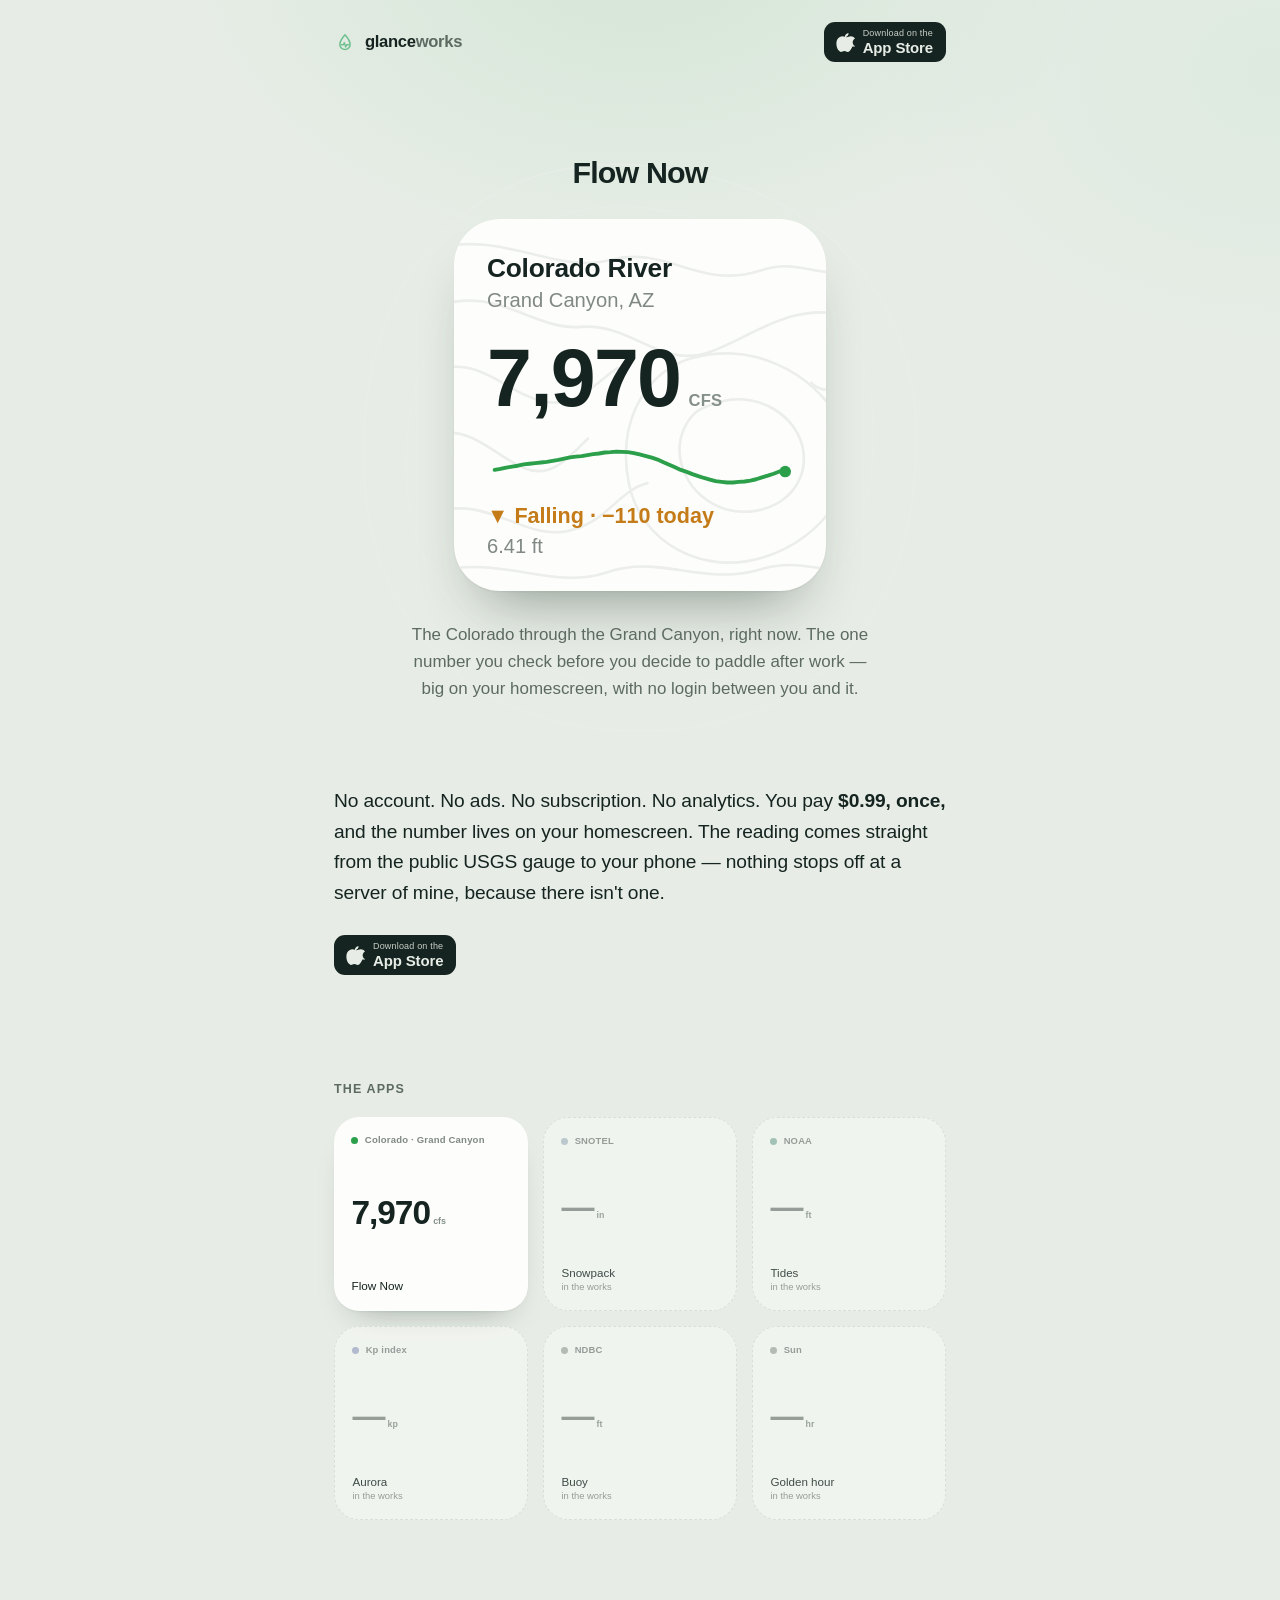
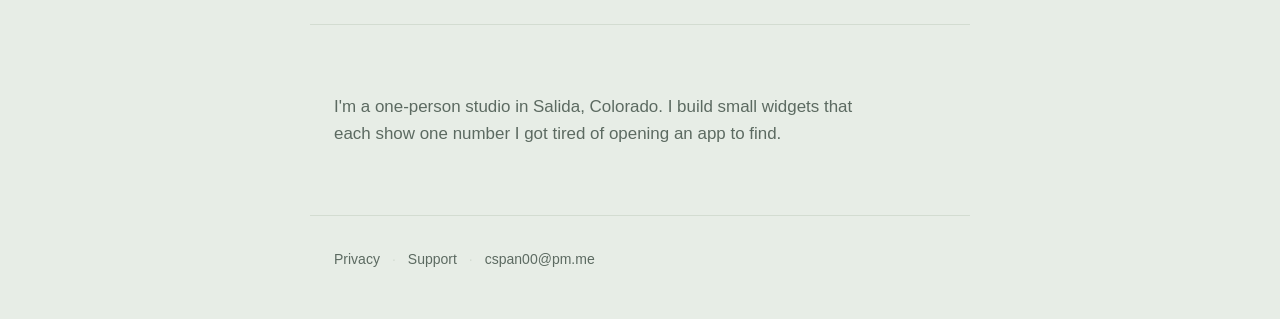
==== commit 14ea398f: "Rebuild hero as an exact Flow Now replica; add app-name header - Replicate the widget from the scree" ====
--- a/index.html
+++ b/index.html
@@ -10,7 +10,6 @@
   <link rel="stylesheet" href="styles.css" />
 </head>
 <body>
-  <!-- Reusable brand mark: water drop + pulse (the app icon) -->
   <svg width="0" height="0" style="position:absolute" aria-hidden="true">
     <symbol id="drop" viewBox="0 0 24 24">
       <path d="M12 4.2C12 4.2 17.6 10.6 17.6 14.6A5.6 5.6 0 1 1 6.4 14.6C6.4 10.6 12 4.2 12 4.2Z"
@@ -20,6 +19,22 @@
     </symbol>
     <symbol id="appstore-logo" viewBox="0 0 24 24">
       <path d="M16.365 1.43c0 1.14-.42 2.2-1.12 2.98-.85.94-2.24 1.66-3.4 1.57-.14-1.1.44-2.28 1.1-3.02.79-.87 2.2-1.53 3.42-1.53zM20.9 17.4c-.55 1.27-.82 1.84-1.53 2.96-.99 1.56-2.39 3.5-4.12 3.51-1.54.02-1.94-1-4.03-.99-2.09.01-2.53 1.01-4.07.98-1.73-.03-3.05-1.78-4.04-3.34C1.34 16.65.99 11.06 3.31 8.09 4.72 6.26 6.86 5.16 8.9 5.16c2.07 0 3.37 1.13 5.08 1.13 1.66 0 2.67-1.13 5.06-1.13 1.81 0 3.73.99 5.1 2.7-4.48 2.45-3.75 8.84 1.76 9.54z"/>
+    </symbol>
+    <!-- faint topographic contours, as in the app -->
+    <symbol id="contours" viewBox="0 0 100 100">
+      <g fill="none" stroke="currentColor" stroke-width="0.7" stroke-linecap="round">
+        <!-- wandering ridge lines, roughly parallel, never crossing -->
+        <path d="M-6,8 C14,3 27,15 42,11 C57,7 66,19 82,14 C93,10 99,17 106,13"/>
+        <path d="M-6,24 C11,17 21,30 34,29 C48,28 55,40 68,36 C80,32 90,22 106,26"/>
+        <path d="M-6,41 C7,36 14,47 24,49 C33,51 38,44 44,40"/>
+        <path d="M-6,58 C5,55 11,64 19,67 C26,70 31,64 36,59"/>
+        <path d="M-6,79 C9,74 18,86 30,84 C41,82 44,73 52,71"/>
+        <path d="M-6,95 C13,90 26,100 41,95 C56,90 67,99 83,94 C94,91 99,96 106,93"/>
+        <path d="M96,44 C100,48 103,44 106,46"/>
+        <!-- an irregular knoll on the right, partly off the card -->
+        <path d="M62,38 C79,32 97,41 104,55 C111,69 100,86 83,91 C67,96 50,87 47,71 C44,56 50,43 62,38 Z"/>
+        <path d="M69,50 C81,45 93,53 94,63 C95,74 84,81 73,78 C63,75 58,64 62,56 C64,52 66,51 69,50 Z"/>
+      </g>
     </symbol>
   </svg>
 
@@ -35,9 +50,8 @@
   </header>
 
   <main>
-    <section class="hero wrap" aria-labelledby="hero-thesis">
-      <!-- topographic contours: the app's signature texture -->
-      <svg class="topo" viewBox="-320 -320 640 640" aria-hidden="true" preserveAspectRatio="xMidYMid meet">
+    <section class="hero wrap">
+      <svg class="topo-bg" viewBox="-320 -320 640 640" aria-hidden="true" preserveAspectRatio="xMidYMid meet">
         <g fill="none" stroke="currentColor" stroke-width="1.4">
           <path id="ring" d="M0,-232 C132,-222 236,-140 226,14 C220,150 132,238 -14,232 C-150,226 -236,132 -226,-18 C-220,-150 -132,-242 0,-232 Z"/>
           <use href="#ring" transform="scale(0.84) rotate(9)"/>
@@ -49,48 +63,41 @@
         </g>
       </svg>
 
-      <article class="widget widget--hero rise" style="--delay:60ms"
-               aria-label="Live widget: Arkansas River near Nathrop, current flow in cubic feet per second">
-        <header class="w-head">
-          <div>
-            <div class="w-name">Arkansas River</div>
-            <div class="w-loc">Nathrop, CO</div>
+      <h1 class="app-title rise" style="--delay:40ms">Flow Now</h1>
+
+      <article class="widget rise" style="--delay:120ms"
+               aria-label="Flow Now widget: Colorado River, Grand Canyon, Arizona — 7,970 cubic feet per second, falling 110 today, gauge height 6.41 feet">
+        <svg class="w-topo" viewBox="0 0 100 100" preserveAspectRatio="none" aria-hidden="true"><use href="#contours"/></svg>
+        <div class="w-inner">
+          <div class="w-head">
+            <div class="w-name">Colorado River</div>
+            <div class="w-loc">Grand Canyon, AZ</div>
           </div>
-          <span class="w-live"><span class="w-live__dot"></span>Live</span>
-        </header>
 
-        <div class="w-read">
-          <span class="w-num" id="cfs-hero" data-countup>180</span>
-          <span class="w-unit">cfs</span>
-        </div>
+          <div class="w-read">
+            <span class="w-num" id="cfs">7,970</span><span class="w-cfs">CFS</span>
+          </div>
 
-        <div class="w-foot">
-          <div class="w-foot__l">
-            <div class="w-trend" id="cfs-trend">&mdash;</div>
-            <div class="w-height" id="cfs-height">&mdash;</div>
+          <div class="w-foot">
+            <svg class="w-spark" viewBox="-2.6 -2.6 105.2 15.84" aria-hidden="true">
+              <polyline class="w-spark__line" pathLength="100"
+                points="0.0,6.32 2.0,5.99 3.99,5.54 5.99,5.21 7.98,4.88 9.98,4.43 11.97,4.21 13.97,3.99 15.96,3.77 17.96,3.55 19.96,3.22 21.95,2.88 23.95,2.44 25.94,2.0 27.94,1.77 29.93,1.55 31.93,1.22 33.92,0.89 35.92,0.67 37.92,0.33 39.91,0.22 41.91,0.0 43.9,0.11 45.9,0.22 47.89,0.55 49.89,1.0 52.11,1.55 54.1,2.11 56.1,2.77 58.09,3.66 60.09,4.55 62.08,5.43 64.08,6.32 66.08,6.98 68.07,7.76 70.07,8.43 72.06,9.09 74.06,9.65 76.05,10.2 78.05,10.42 80.04,10.64 82.04,10.64 84.04,10.42 86.03,10.31 88.03,9.98 90.02,9.53 92.02,8.87 94.01,8.31 96.01,7.65 98.0,6.87 100.0,6.87"/>
+              <circle class="w-spark__dot" cx="100" cy="6.87" r="2"/>
+            </svg>
+            <div class="w-trend">&#9660; Falling &middot; &minus;110 today</div>
+            <div class="w-height">6.41 ft</div>
           </div>
-          <svg class="w-spark" id="cfs-spark" viewBox="0 0 96 34" preserveAspectRatio="none" aria-hidden="true">
-            <defs>
-              <linearGradient id="sparkFill" x1="0" y1="0" x2="0" y2="1">
-                <stop offset="0" class="spark-stop-top"/>
-                <stop offset="1" class="spark-stop-bot"/>
-              </linearGradient>
-            </defs>
-            <path class="w-spark__area" id="spark-area" d=""/>
-            <polyline class="w-spark__line" id="spark-line" points=""/>
-            <circle class="w-spark__dot" id="spark-dot" r="2.2" cx="-9" cy="-9"/>
-          </svg>
         </div>
       </article>
 
-      <p class="thesis rise" id="hero-thesis" style="--delay:200ms">
-        The Arkansas near Nathrop, right now. The one number you check before you
-        decide to paddle after work — big on your homescreen, with no login between
-        you and it.
+      <p class="thesis rise" style="--delay:240ms">
+        The Colorado through the Grand Canyon, right now. The one number you check
+        before you decide to paddle after work — big on your homescreen, with no
+        login between you and it.
       </p>
     </section>
 
-    <section class="promise wrap rise" style="--delay:320ms" aria-label="What these apps are">
+    <section class="promise wrap rise" style="--delay:340ms" aria-label="What these apps are">
       <p>
         No account. No ads. No subscription. No analytics. You pay
         <strong>$0.99, once,</strong> and the number lives on your homescreen. The
@@ -106,37 +113,37 @@
     <section class="apps wrap rise" style="--delay:440ms" aria-labelledby="apps-heading">
       <h2 class="quiet-heading" id="apps-heading">The apps</h2>
       <div class="homescreen">
-        <a class="widget widget--tile is-live" href="#" style="--accent: var(--moss)">
-          <div class="tile__top"><span class="tile__dot"></span>Arkansas · Nathrop</div>
-          <div class="tile__read"><span class="tile__num" data-cfs>180</span><span class="tile__unit">cfs</span></div>
-          <div class="tile__foot">River flow</div>
+        <a class="tile is-live" href="#" style="--accent: var(--moss)">
+          <div class="tile__top"><span class="tile__dot"></span>Colorado · Grand Canyon</div>
+          <div class="tile__read"><span class="tile__num">7,970</span><span class="tile__unit">cfs</span></div>
+          <div class="tile__foot">Flow Now</div>
         </a>
 
-        <div class="widget widget--tile is-soon" style="--accent: var(--snow)">
+        <div class="tile is-soon" style="--accent: var(--snow)">
           <div class="tile__top"><span class="tile__dot"></span>SNOTEL</div>
           <div class="tile__read"><span class="tile__num tile__num--muted">—</span><span class="tile__unit">in</span></div>
           <div class="tile__foot">Snowpack <span class="soon">in the works</span></div>
         </div>
 
-        <div class="widget widget--tile is-soon" style="--accent: var(--tide)">
+        <div class="tile is-soon" style="--accent: var(--tide)">
           <div class="tile__top"><span class="tile__dot"></span>NOAA</div>
           <div class="tile__read"><span class="tile__num tile__num--muted">—</span><span class="tile__unit">ft</span></div>
           <div class="tile__foot">Tides <span class="soon">in the works</span></div>
         </div>
 
-        <div class="widget widget--tile is-soon" style="--accent: var(--aurora)">
+        <div class="tile is-soon" style="--accent: var(--aurora)">
           <div class="tile__top"><span class="tile__dot"></span>Kp index</div>
           <div class="tile__read"><span class="tile__num tile__num--muted">—</span><span class="tile__unit">kp</span></div>
           <div class="tile__foot">Aurora <span class="soon">in the works</span></div>
         </div>
 
-        <div class="widget widget--tile is-soon" style="--accent: var(--stone)">
+        <div class="tile is-soon" style="--accent: var(--stone)">
           <div class="tile__top"><span class="tile__dot"></span>NDBC</div>
           <div class="tile__read"><span class="tile__num tile__num--muted">—</span><span class="tile__unit">ft</span></div>
           <div class="tile__foot">Buoy <span class="soon">in the works</span></div>
         </div>
 
-        <div class="widget widget--tile is-soon" style="--accent: var(--stone)">
+        <div class="tile is-soon" style="--accent: var(--stone)">
           <div class="tile__top"><span class="tile__dot"></span>Sun</div>
           <div class="tile__read"><span class="tile__num tile__num--muted">—</span><span class="tile__unit">hr</span></div>
           <div class="tile__foot">Golden hour <span class="soon">in the works</span></div>
@@ -144,7 +151,7 @@
       </div>
     </section>
 
-    <section class="who wrap rise" style="--delay:560ms" aria-label="Who makes this">
+    <section class="who wrap rise" style="--delay:540ms" aria-label="Who makes this">
       <p>
         I'm a one-person studio in Salida, Colorado. I build small widgets that each
         show one number I got tired of opening an app to find.
--- a/styles.css
+++ b/styles.css
@@ -1,45 +1,47 @@
 /* ============================================================
    Glance Works — one number, on your homescreen.
-   Palette pulled from the app itself: forest ground, mint water,
-   white pulse, amber for a falling river. Topographic contours as
-   texture. The big number stays neutral; green is the sharp accent.
+   The hero widget is a 1:1 replica of the Flow Now iOS widget:
+   colors sampled from the app, geometry measured off the
+   screenshots (176.7pt square card), so every interior size is a
+   percentage of the card width via container units (cqw).
    No webfonts — the product is native iOS, so the type is too.
    ============================================================ */
 
 :root {
   color-scheme: light dark;
 
-  --bg:       #E7EDE6;   /* pale, cool green-gray */
+  --bg:       #E7EDE6;
   --bg-2:     #EEF2EC;
-  --ink:      #182019;   /* cold green-black text */
-  --stone:    #5C6A61;   /* secondary text, timestamps */
+  --ink:      #152420;
+  --stone:    #5C6A61;
   --hairline: #D3DCD1;
 
-  --moss:     #2F9A5E;   /* functional green: live, rising, sparkline */
-  --mint:     #6FC191;   /* brand mint (the water drop) */
-  --amber:    #B67A1E;   /* a falling river */
-
-  /* reserved future-app accents (kept, re-tuned toward the green world) */
+  --moss:     #2C9F4B;   /* the app's sparkline green */
+  --mint:     #6FC191;
+  --amber:    #C47B18;   /* a falling river */
+
   --snow:     #6E8BA0;
   --tide:     #2F7A63;
   --aurora:   #5566A0;
 
-  /* the widget card — light card on the light page */
-  --card:     #FCFEFB;
-  --card-num: #17201A;
-  --card-sub: #8A978D;
-  --card-line:#E6ECE4;
-  --contour:  rgba(29,74,48,0.07);
-  --pulse:    #FBFDFB;
+  /* --- widget internals, sampled from the app --- */
+  --card:      #FDFDFB;
+  --card-ink:  #152420;
+  --card-sub:  #808985;
+  --card-cfs:  #858F8B;
+  --card-spark:#2C9F4B;
+  --card-trend:#C47B18;
+  --card-topo: #EBEEEB;
+  --card-line: #EEF1EE;
 
   --wrap: 660px;
-  --sys: -apple-system, BlinkMacSystemFont, "Segoe UI", Roboto, Helvetica, Arial, sans-serif;
-  --round: ui-rounded, "SF Pro Rounded", -apple-system, system-ui, var(--sys);
+  --sys: -apple-system, BlinkMacSystemFont, "SF Pro Display", "SF Pro Text",
+         "Segoe UI", Roboto, Helvetica, Arial, sans-serif;
 }
 
 @media (prefers-color-scheme: dark) {
   :root {
-    --bg:       #0D1712;   /* forest green-black, from the app icon */
+    --bg:       #0D1712;
     --bg-2:     #10201A;
     --ink:      #E6EEE7;
     --stone:    #8A988E;
@@ -53,12 +55,14 @@
     --tide:     #4FA184;
     --aurora:   #7C8ECB;
 
-    --card:     #16231C;   /* dark widget card on the forest page */
-    --card-num: #F0F6F0;
-    --card-sub: #869389;
-    --card-line:#243529;
-    --contour:  rgba(143,211,168,0.08);
-    --pulse:    #EEF4EF;
+    --card:      #2C3A36;
+    --card-ink:  #EEF5EF;
+    --card-sub:  #909B95;
+    --card-cfs:  #848F8A;
+    --card-spark:#8ED5A3;
+    --card-trend:#E5B96F;
+    --card-topo: #36433F;
+    --card-line: #35423E;
   }
 }
 
@@ -74,174 +78,150 @@
   overflow-x: hidden;
   -webkit-font-smoothing: antialiased;
   text-rendering: optimizeLegibility;
-  /* faint atmospheric wash so the page isn't a flat fill */
   background-image:
-    radial-gradient(680px 460px at 50% -6%, color-mix(in srgb, var(--moss) 12%, transparent), transparent 70%),
-    radial-gradient(560px 420px at 100% 8%, color-mix(in srgb, var(--mint) 9%, transparent), transparent 72%);
+    radial-gradient(680px 460px at 50% -6%, color-mix(in srgb, var(--moss) 10%, transparent), transparent 70%),
+    radial-gradient(560px 420px at 100% 8%, color-mix(in srgb, var(--mint) 8%, transparent), transparent 72%);
   background-attachment: fixed;
 }
 
 a { color: var(--moss); text-decoration: none; }
 a:hover { text-decoration: underline; text-underline-offset: 3px; }
-
 :focus-visible { outline: 2px solid var(--moss); outline-offset: 3px; border-radius: 5px; }
 
 .wrap { max-width: var(--wrap); margin-inline: auto; padding-inline: 24px; }
 
 /* ---------- Topbar ---------- */
 .topbar { display: flex; align-items: center; justify-content: space-between; padding-block: 22px; }
-
-.wordmark {
-  display: inline-flex; align-items: center; gap: 9px;
-  color: var(--ink); font-weight: 700; font-size: 1.04rem; letter-spacing: -0.02em;
-}
+.wordmark { display: inline-flex; align-items: center; gap: 9px; color: var(--ink);
+  font-weight: 700; font-size: 1.04rem; letter-spacing: -0.02em; }
 .wordmark:hover { text-decoration: none; }
 .wordmark b { color: var(--stone); font-weight: 700; }
 .wordmark__mark { width: 22px; height: 22px; color: var(--mint); }
 
-/* ---------- App Store badge (inline SVG, no third-party asset) ---------- */
-.appstore {
-  display: inline-flex; align-items: center; gap: 8px;
-  background: var(--ink); color: var(--bg);
-  border-radius: 11px; padding: 7px 13px 7px 11px; line-height: 1;
-}
+.appstore { display: inline-flex; align-items: center; gap: 8px;
+  background: var(--ink); color: var(--bg); border-radius: 11px; padding: 7px 13px 7px 11px; line-height: 1; }
 .appstore:hover { text-decoration: none; opacity: 0.9; }
-.appstore__logo { width: 20px; height: 20px; fill: currentColor; }
+.appstore__logo { width: 20px; height: 20px; fill: currentColor; flex: none; }
 .appstore__text { display: flex; flex-direction: column; gap: 2px; }
 .appstore__text small { font-size: 9px; letter-spacing: 0.02em; opacity: 0.85; }
-.appstore__text strong { font-size: 15px; font-weight: 600; letter-spacing: -0.01em; }
+.appstore__text strong { font-size: 15px; font-weight: 600; letter-spacing: -0.01em;
+  white-space: nowrap; color: currentColor; }
 
 /* ---------- Hero ---------- */
-.hero {
+.hero { position: relative; padding-block: clamp(32px, 6vw, 64px) 20px;
+  display: flex; flex-direction: column; align-items: center; text-align: center; }
+.topo-bg { position: absolute; top: clamp(-40px, -2vw, 0px); left: 50%; transform: translateX(-50%);
+  width: min(780px, 152vw); height: min(780px, 152vw); color: var(--card-topo);
+  opacity: 0.5; z-index: 0; pointer-events: none; }
+
+.app-title {
+  z-index: 1;
+  font-size: clamp(1.5rem, 4.4vw, 1.9rem);
+  font-weight: 700; letter-spacing: -0.028em;
+  margin-bottom: clamp(16px, 2.4vw, 22px);
+}
+
+/* ---------- The Flow Now widget (exact replica) ----------
+   Card: 176.7pt square. Every interior value below is the measured
+   percentage of card width, expressed in cqw.                       */
+.widget {
+  container-type: inline-size;
   position: relative;
-  padding-block: clamp(40px, 8vw, 84px) 20px;
-  display: flex; flex-direction: column; align-items: center; text-align: center;
-}
-.topo {
-  position: absolute;
-  top: clamp(-56px, -3vw, -8px); left: 50%;
-  transform: translateX(-50%);
-  width: min(760px, 150vw); height: min(760px, 150vw);
-  color: var(--contour);
-  z-index: 0; pointer-events: none;
-}
-
-/* ---------- The widget card ---------- */
-.widget {
-  position: relative;
-  background: var(--card); color: var(--card-num);
-  border: 1px solid var(--card-line);
-  border-radius: 26px;
-  box-shadow:
-    0 1px 2px rgba(16,26,20,0.05),
-    0 34px 60px -30px rgba(13,30,20,0.42);
-}
-
-.widget--hero {
   z-index: 1;
-  width: clamp(288px, 88vw, 344px);
-  padding: 22px 24px 20px;
+  width: clamp(292px, 82vw, 372px);
+  aspect-ratio: 1 / 1;
+  background: var(--card);
+  /* % (not cqw): container units on the container itself resolve
+     against an ancestor/viewport, not this element. Square card, so
+     12.4% of the side == the app's ~22pt radius. */
+  border-radius: 12.4%;
+  overflow: hidden;
   text-align: left;
-}
-
-.w-head { display: flex; align-items: flex-start; justify-content: space-between; gap: 12px; }
-.w-name { font-size: 16px; font-weight: 700; letter-spacing: -0.01em; }
-.w-loc  { font-size: 13px; color: var(--card-sub); margin-top: 1px; }
-
-.w-live {
-  display: inline-flex; align-items: center; gap: 6px;
-  font-size: 11px; font-weight: 600; letter-spacing: 0.04em; text-transform: uppercase;
-  color: var(--moss);
-}
-.w-live__dot {
-  width: 7px; height: 7px; border-radius: 50%; background: var(--moss);
-  box-shadow: 0 0 0 0 color-mix(in srgb, var(--moss) 60%, transparent);
-  animation: pulse 2.4s ease-out infinite;
-}
-
-.w-read { display: flex; align-items: baseline; gap: 8px; margin-top: 14px; }
+  box-shadow: 0 1px 2px rgba(16,26,20,0.05), 0 34px 60px -30px rgba(13,30,20,0.45);
+}
+@media (prefers-color-scheme: dark) { .widget { border: 1px solid rgba(255,255,255,0.05); } }
+
+.w-topo { position: absolute; inset: 0; width: 100%; height: 100%;
+  color: var(--card-topo); pointer-events: none; }
+
+.w-inner {
+  position: relative; height: 100%;
+  padding: 8.9cqw;
+  display: flex; flex-direction: column; justify-content: space-between;
+}
+
+.w-name { font-size: 7.07cqw; font-weight: 700; letter-spacing: -0.01em; line-height: 1.25;
+  color: var(--card-ink); }
+.w-loc  { font-size: 5.43cqw; font-weight: 400; line-height: 1.3; color: var(--card-sub); margin-top: 0.5cqw; }
+
+.w-read { display: flex; align-items: baseline; gap: 2.2cqw; }
 .w-num {
-  font-family: var(--round);
-  font-size: clamp(72px, 21vw, 96px);
-  font-weight: 800; line-height: 0.84; letter-spacing: -0.04em;
-  color: var(--card-num);
+  font-size: 21.7cqw; font-weight: 800; line-height: 1; letter-spacing: -0.022em;
+  color: var(--card-ink);
   font-variant-numeric: tabular-nums; font-feature-settings: "tnum" 1;
 }
-.w-unit { font-size: 15px; font-weight: 600; letter-spacing: 0.05em; text-transform: uppercase; color: var(--card-sub); }
-
-.w-foot {
-  display: flex; align-items: flex-end; justify-content: space-between; gap: 16px;
-  margin-top: 16px; padding-top: 14px; border-top: 1px solid var(--card-line);
-}
-.w-trend { font-size: 13.5px; font-weight: 600; color: var(--stone); font-variant-numeric: tabular-nums; }
-.w-trend.is-falling { color: var(--amber); }
-.w-trend.is-rising  { color: var(--moss); }
-.w-height { font-size: 12.5px; color: var(--card-sub); margin-top: 3px; font-variant-numeric: tabular-nums; }
-
-.w-spark { width: 96px; height: 34px; flex: none; overflow: visible; }
-.w-spark__area { fill: url(#sparkFill); opacity: 0; transition: opacity 0.6s ease; }
-.spark-stop-top { stop-color: var(--moss); stop-opacity: 0.28; }
-.spark-stop-bot { stop-color: var(--moss); stop-opacity: 0; }
+.w-cfs { font-size: 4.45cqw; font-weight: 600; letter-spacing: 0.02em; color: var(--card-cfs); }
+
+.w-foot { display: flex; flex-direction: column; }
+.w-spark { width: 100%; height: auto; overflow: visible; margin-bottom: 3.4cqw; }
 .w-spark__line {
-  fill: none; stroke: var(--moss); stroke-width: 2;
+  fill: none; stroke: var(--card-spark); stroke-width: 1.33;
   stroke-linecap: round; stroke-linejoin: round;
-  stroke-dasharray: 260; stroke-dashoffset: 260;
-}
-.w-spark__dot { fill: var(--moss); opacity: 0; }
-.w-spark.is-in .w-spark__area { opacity: 1; }
-.w-spark.is-in .w-spark__line { animation: draw 0.9s ease forwards; }
-.w-spark.is-in .w-spark__dot  { opacity: 1; transition: opacity 0.3s ease 0.7s; }
+  stroke-dasharray: 100; stroke-dashoffset: 100;
+  animation: draw 0.9s ease 0.45s forwards;
+}
+.w-spark__dot { fill: var(--card-spark); opacity: 0; animation: dot 0.3s ease 1.25s forwards; }
+
+.w-trend  { font-size: 5.8cqw; font-weight: 600; line-height: 1.2; color: var(--card-trend);
+  font-variant-numeric: tabular-nums; }
+.w-height { font-size: 5.4cqw; font-weight: 400; line-height: 1.2; color: var(--card-sub);
+  margin-top: 1.4cqw; font-variant-numeric: tabular-nums; }
 
 .thesis { max-width: 30rem; margin-top: 30px; color: var(--stone); font-size: 1.06rem; z-index: 1; }
 
 /* ---------- Promise ---------- */
 .promise { padding-block: clamp(38px, 7vw, 64px); }
 .promise p { font-size: 1.2rem; line-height: 1.6; letter-spacing: -0.006em; }
-.promise strong { color: var(--ink); font-weight: 600; white-space: nowrap; }
+/* scoped to the paragraph: an unscoped `.promise strong` also hit the
+   <strong>App Store</strong> inside the badge, painting it ink-on-ink */
+.promise p strong { color: var(--ink); font-weight: 600; white-space: nowrap; }
 .appstore--cta { margin-top: 26px; }
 
 /* ---------- Apps / homescreen ---------- */
 .apps { padding-block: clamp(22px, 5vw, 40px); }
-.quiet-heading {
-  font-size: 12.5px; font-weight: 700; letter-spacing: 0.09em; text-transform: uppercase;
-  color: var(--stone); margin-bottom: 18px;
-}
+.quiet-heading { font-size: 12.5px; font-weight: 700; letter-spacing: 0.09em; text-transform: uppercase;
+  color: var(--stone); margin-bottom: 18px; }
 .homescreen { display: grid; grid-template-columns: repeat(auto-fill, minmax(158px, 1fr)); gap: 15px; }
 
-.widget--tile {
-  aspect-ratio: 1 / 1; padding: 15px 16px;
+.tile {
+  container-type: inline-size;
+  /* % here too — see the note on .widget's radius */
+  aspect-ratio: 1 / 1; padding: 9%;
   display: flex; flex-direction: column; justify-content: space-between;
-  border-radius: 22px;
-}
-a.widget--tile:hover { text-decoration: none; }
-
-.tile__top { display: flex; align-items: center; gap: 7px;
-  font-size: 10.5px; font-weight: 600; letter-spacing: 0.05em; text-transform: uppercase; color: var(--card-sub); }
-.tile__dot { width: 7px; height: 7px; border-radius: 50%; background: var(--accent, var(--card-sub)); flex: none; }
-
-.tile__read { display: flex; align-items: baseline; gap: 5px; }
-.tile__num {
-  font-family: var(--round);
-  font-size: clamp(30px, 8vw, 40px); font-weight: 800; line-height: 0.9; letter-spacing: -0.04em;
-  color: var(--card-num); font-variant-numeric: tabular-nums; font-feature-settings: "tnum" 1;
-}
+  background: var(--card); border-radius: 13%; color: var(--card-ink);
+  box-shadow: 0 1px 2px rgba(16,26,20,0.05), 0 18px 34px -22px rgba(13,30,20,0.4);
+}
+a.tile:hover { text-decoration: none; }
+@media (prefers-color-scheme: dark) { .tile { border: 1px solid rgba(255,255,255,0.05); } }
+
+.tile__top { display: flex; align-items: center; gap: 4cqw; font-size: 6cqw; font-weight: 600;
+  letter-spacing: 0.02em; color: var(--card-sub); line-height: 1.2; }
+.tile__dot { width: 4.4cqw; height: 4.4cqw; border-radius: 50%; background: var(--accent, var(--card-sub)); flex: none; }
+.tile__read { display: flex; align-items: baseline; gap: 2cqw; }
+.tile__num { font-size: 21cqw; font-weight: 800; line-height: 1; letter-spacing: -0.03em;
+  color: var(--card-ink); font-variant-numeric: tabular-nums; }
 .tile__num--muted { color: var(--card-sub); font-weight: 700; }
-.tile__unit { font-size: 12px; font-weight: 600; letter-spacing: 0.03em; text-transform: uppercase; color: var(--card-sub); }
-.tile__foot { font-size: 13px; font-weight: 500; color: var(--card-num); }
-
-.soon { display: block; font-size: 11px; font-weight: 500; color: var(--card-sub); margin-top: 1px; }
-
-.is-soon {
-  background: color-mix(in srgb, var(--card) 60%, transparent);
-  border-style: dashed; box-shadow: none; opacity: 0.78;
-}
+.tile__unit { font-size: 5.6cqw; font-weight: 600; color: var(--card-cfs); }
+.tile__foot { font-size: 7.4cqw; font-weight: 500; color: var(--card-ink); line-height: 1.25; }
+.soon { display: block; font-size: 6cqw; font-weight: 400; color: var(--card-sub); margin-top: 0.4cqw; }
+
+.is-soon { background: color-mix(in srgb, var(--card) 55%, transparent); box-shadow: none;
+  border: 1px dashed var(--hairline); opacity: 0.8; }
 .is-soon .tile__dot { opacity: 0.5; }
 
 /* ---------- Who ---------- */
-.who {
-  padding-block: clamp(42px, 7vw, 68px);
-  border-top: 1px solid var(--hairline); margin-top: clamp(38px, 7vw, 64px);
-}
+.who { padding-block: clamp(42px, 7vw, 68px); border-top: 1px solid var(--hairline);
+  margin-top: clamp(38px, 7vw, 64px); }
 .who p { color: var(--stone); font-size: 1.06rem; max-width: 34rem; }
 
 /* ---------- Footer ---------- */
@@ -254,17 +234,13 @@
 /* ---------- Motion ---------- */
 @keyframes rise { from { opacity: 0; transform: translateY(16px); } to { opacity: 1; transform: none; } }
 @keyframes draw { to { stroke-dashoffset: 0; } }
-@keyframes pulse {
-  0%   { box-shadow: 0 0 0 0 color-mix(in srgb, var(--moss) 55%, transparent); }
-  70%  { box-shadow: 0 0 0 7px color-mix(in srgb, var(--moss) 0%, transparent); }
-  100% { box-shadow: 0 0 0 0 color-mix(in srgb, var(--moss) 0%, transparent); }
-}
+@keyframes dot  { to { opacity: 1; } }
 
 .rise { opacity: 0; animation: rise 0.72s cubic-bezier(0.2, 0.7, 0.2, 1) forwards; animation-delay: var(--delay, 0ms); }
 
 @media (prefers-reduced-motion: reduce) {
   .rise { opacity: 1; animation: none; transform: none; }
-  .w-live__dot { animation: none; }
   .w-spark__line { stroke-dashoffset: 0; animation: none; }
+  .w-spark__dot { opacity: 1; animation: none; }
   * { scroll-behavior: auto !important; }
 }
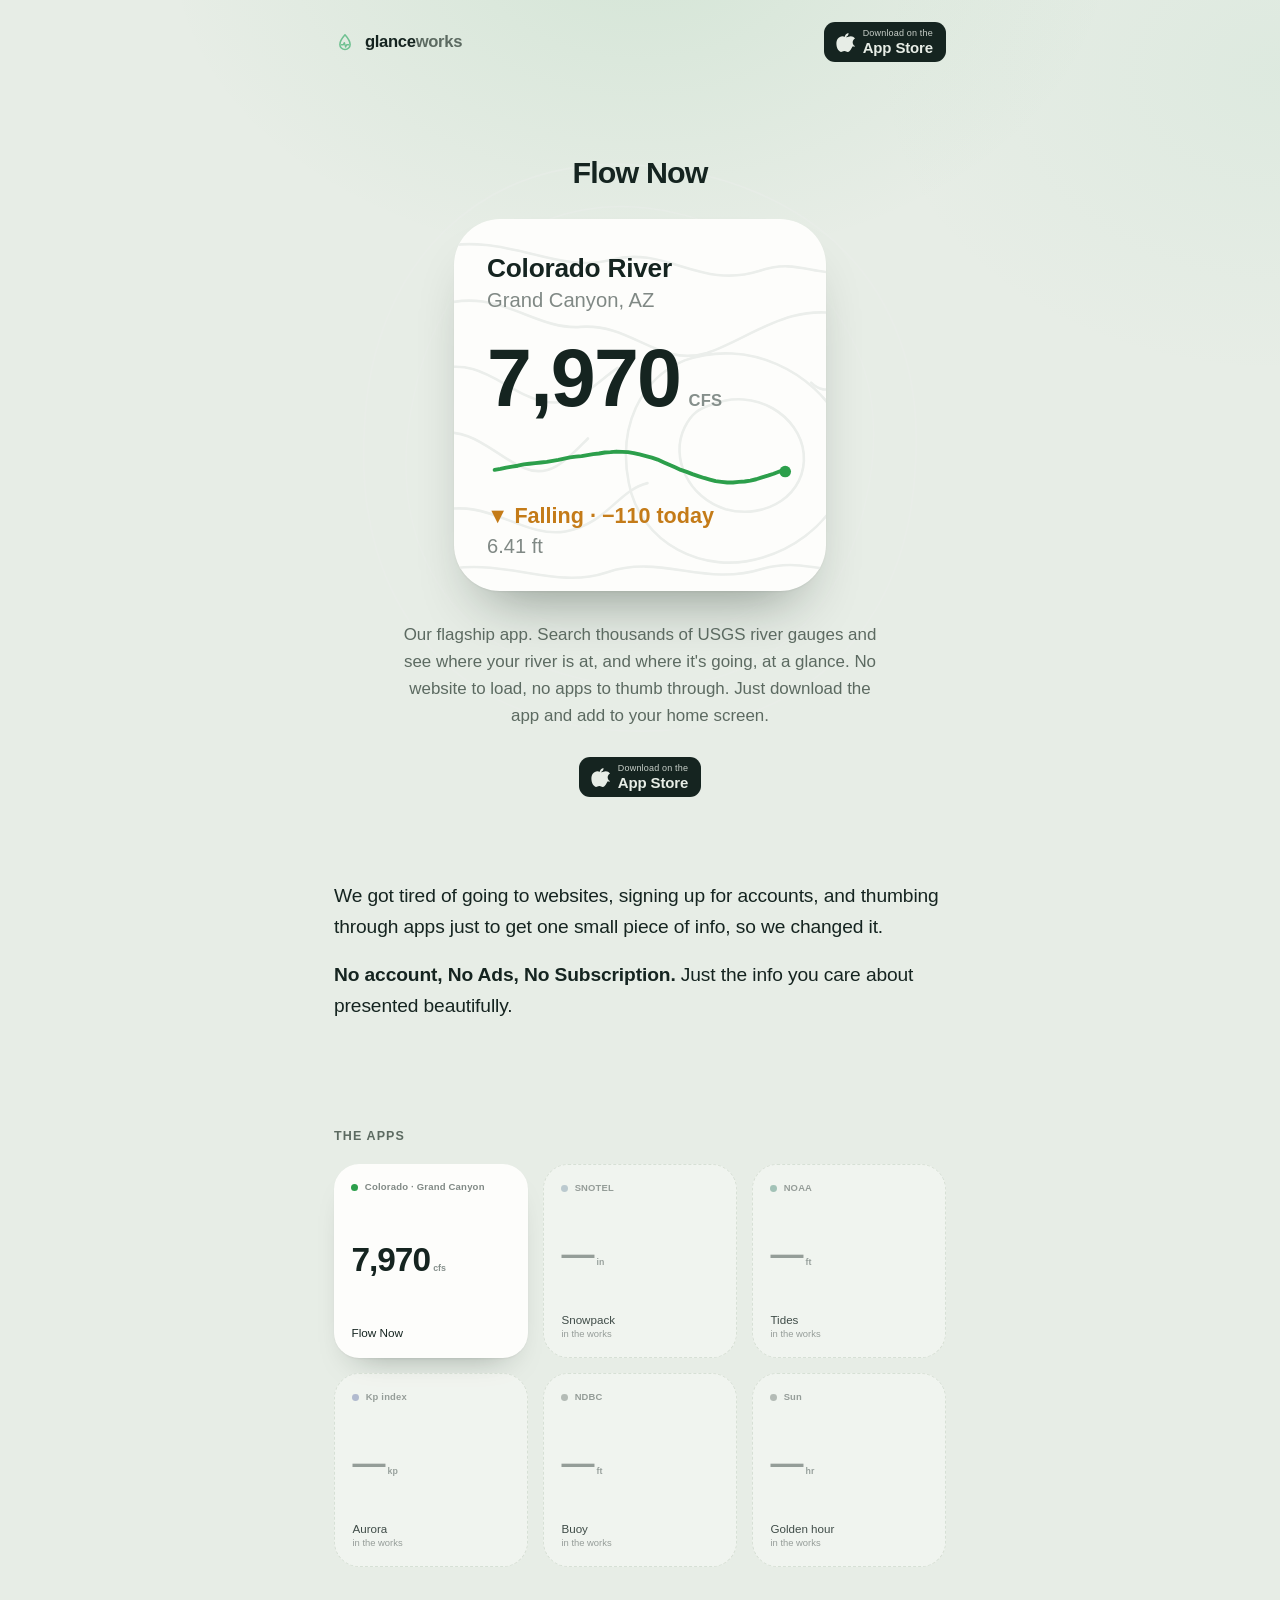
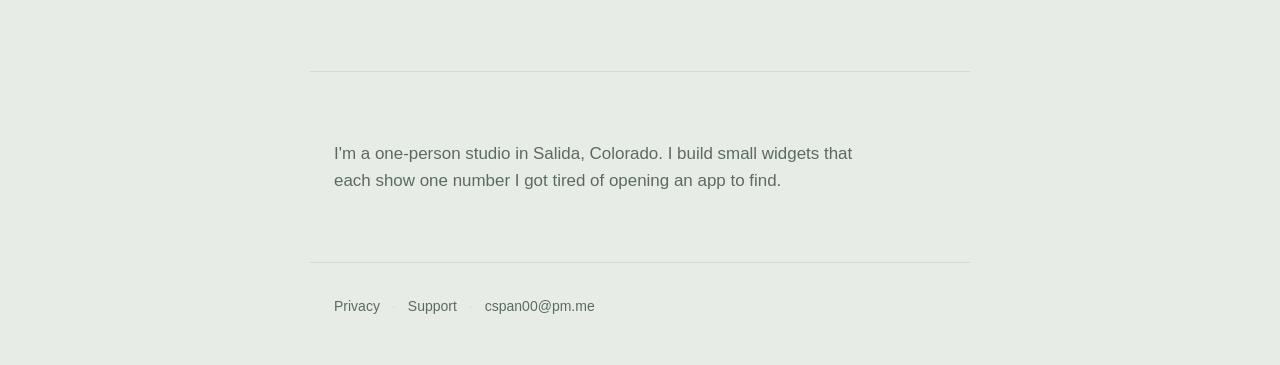
==== commit 13f9e2f0: "Apply new copy; fix 320px card overflow - Hero: Flow Now app description + App Store badge under the" ====
--- a/index.html
+++ b/index.html
@@ -5,7 +5,7 @@
   <meta name="viewport" content="width=device-width, initial-scale=1.0" />
   <meta name="color-scheme" content="light dark" />
   <title>Glance Works — one number, on your homescreen</title>
-  <meta name="description" content="Small single-purpose iOS homescreen widgets. Each shows one number you check every day, pulled straight from a public gauge. $0.99 once. No account, no ads, no subscription." />
+  <meta name="description" content="We got tired of going to websites, signing up for accounts, and thumbing through apps just to get one small piece of info, so we changed it. No account, no ads, no subscription." />
   <link rel="icon" href="favicon.svg" type="image/svg+xml" />
   <link rel="stylesheet" href="styles.css" />
 </head>
@@ -91,23 +91,26 @@
       </article>
 
       <p class="thesis rise" style="--delay:240ms">
-        The Colorado through the Grand Canyon, right now. The one number you check
-        before you decide to paddle after work — big on your homescreen, with no
-        login between you and it.
+        Our flagship app. Search thousands of USGS river gauges and see where your
+        river is at, and where it's going, at a glance. No website to load, no apps
+        to thumb through. Just download the app and add to your home screen.
       </p>
-    </section>
 
-    <section class="promise wrap rise" style="--delay:340ms" aria-label="What these apps are">
-      <p>
-        No account. No ads. No subscription. No analytics. You pay
-        <strong>$0.99, once,</strong> and the number lives on your homescreen. The
-        reading comes straight from the public USGS gauge to your phone — nothing
-        stops off at a server of mine, because there isn't one.
-      </p>
-      <a class="appstore appstore--cta" href="#" aria-label="Get it on the App Store">
+      <a class="appstore appstore--cta rise" style="--delay:320ms" href="#" aria-label="Get it on the App Store">
         <svg class="appstore__logo" aria-hidden="true"><use href="#appstore-logo"/></svg>
         <span class="appstore__text"><small>Download on the</small><strong>App Store</strong></span>
       </a>
+    </section>
+
+    <section class="promise wrap rise" style="--delay:400ms" aria-label="Why these apps exist">
+      <p>
+        We got tired of going to websites, signing up for accounts, and thumbing
+        through apps just to get one small piece of info, so we changed it.
+      </p>
+      <p>
+        <strong>No account, No Ads, No Subscription.</strong> Just the info you care
+        about presented beautifully.
+      </p>
     </section>
 
     <section class="apps wrap rise" style="--delay:440ms" aria-labelledby="apps-heading">
--- a/styles.css
+++ b/styles.css
@@ -128,7 +128,9 @@
   container-type: inline-size;
   position: relative;
   z-index: 1;
-  width: clamp(292px, 82vw, 372px);
+  /* floor stays under 82vw at a 320px viewport (262px) so the card never
+     overflows the 272px content box on the narrowest supported screen */
+  width: clamp(240px, 82vw, 372px);
   aspect-ratio: 1 / 1;
   background: var(--card);
   /* % (not cqw): container units on the container itself resolve
@@ -182,10 +184,12 @@
 /* ---------- Promise ---------- */
 .promise { padding-block: clamp(38px, 7vw, 64px); }
 .promise p { font-size: 1.2rem; line-height: 1.6; letter-spacing: -0.006em; }
+.promise p + p { margin-top: 1.1rem; }
 /* scoped to the paragraph: an unscoped `.promise strong` also hit the
-   <strong>App Store</strong> inside the badge, painting it ink-on-ink */
-.promise p strong { color: var(--ink); font-weight: 600; white-space: nowrap; }
-.appstore--cta { margin-top: 26px; }
+   <strong>App Store</strong> inside the badge, painting it ink-on-ink.
+   No nowrap — this phrase is long enough to overflow a narrow screen. */
+.promise p strong { color: var(--ink); font-weight: 600; }
+.appstore--cta { margin-top: 28px; z-index: 1; }
 
 /* ---------- Apps / homescreen ---------- */
 .apps { padding-block: clamp(22px, 5vw, 40px); }
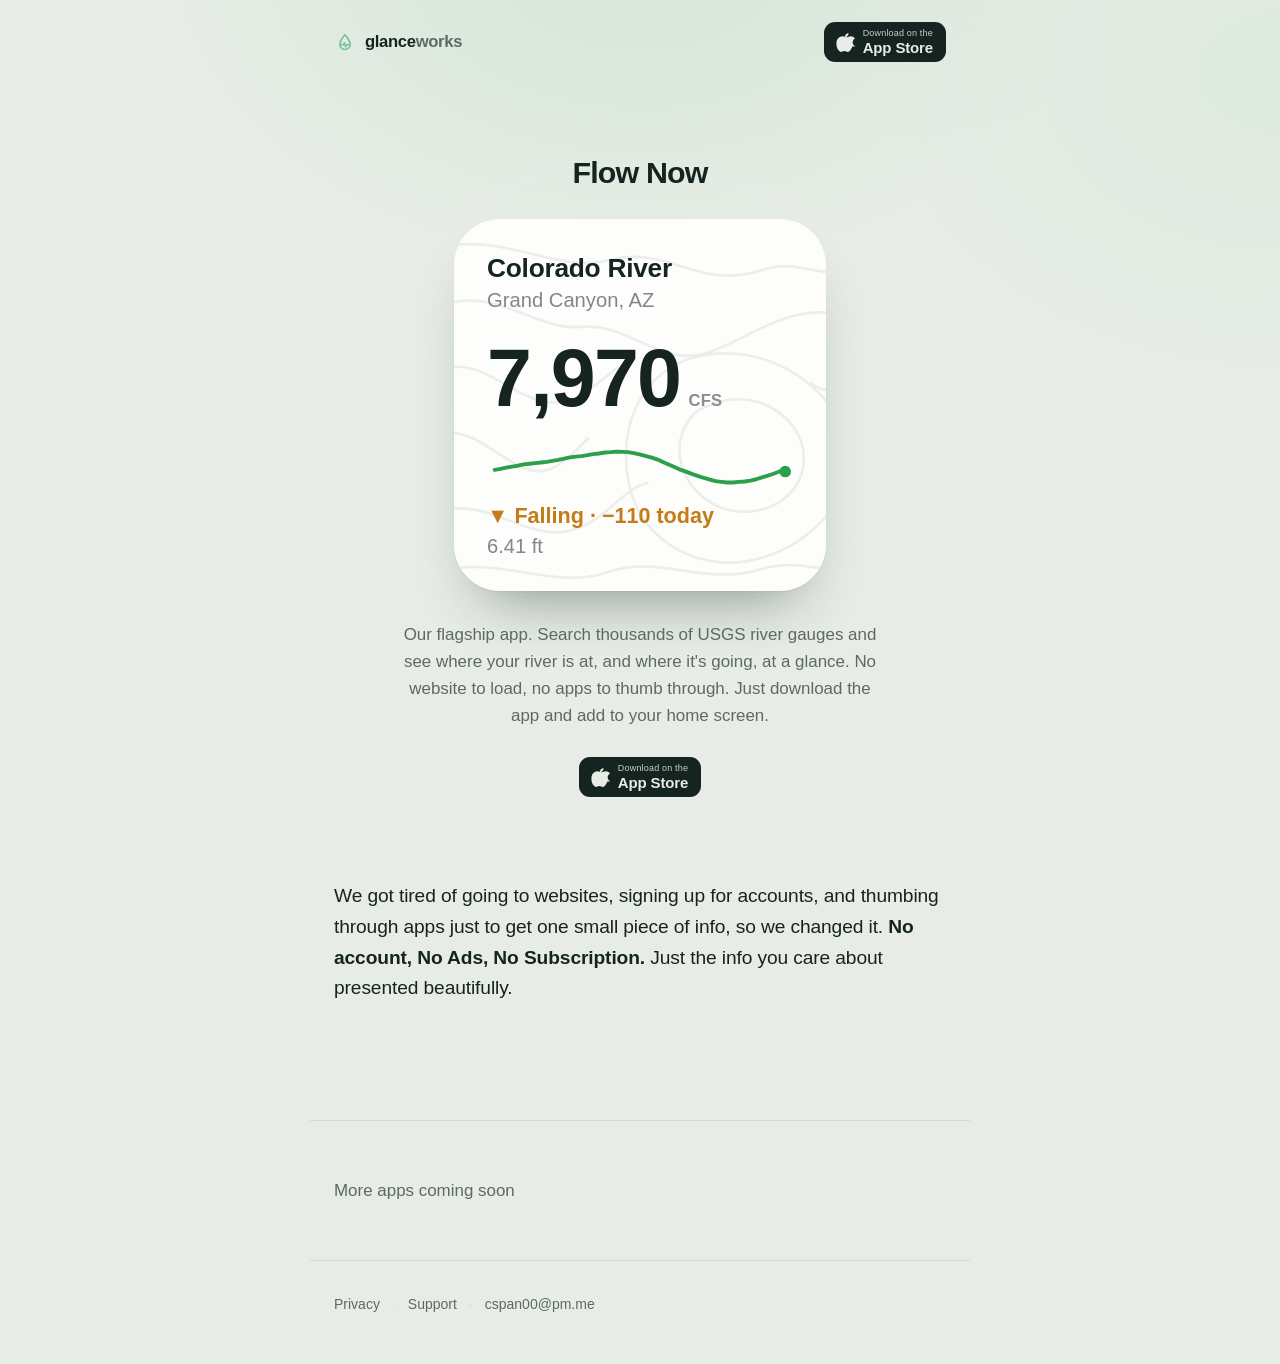
==== commit cd2ac707: "Trim page to one app; add privacy policy page - Merge the synopsis into a single inline paragraph - " ====
--- a/index.html
+++ b/index.html
@@ -39,7 +39,7 @@
   </svg>
 
   <header class="topbar wrap">
-    <a class="wordmark" href="/" aria-label="Glance Works — home">
+    <a class="wordmark" href="index.html" aria-label="Glance Works — home">
       <svg class="wordmark__mark" aria-hidden="true"><use href="#drop"/></svg>
       <span>glance<b>works</b></span>
     </a>
@@ -106,67 +106,21 @@
       <p>
         We got tired of going to websites, signing up for accounts, and thumbing
         through apps just to get one small piece of info, so we changed it.
-      </p>
-      <p>
         <strong>No account, No Ads, No Subscription.</strong> Just the info you care
         about presented beautifully.
       </p>
     </section>
 
-    <section class="apps wrap rise" style="--delay:440ms" aria-labelledby="apps-heading">
-      <h2 class="quiet-heading" id="apps-heading">The apps</h2>
-      <div class="homescreen">
-        <a class="tile is-live" href="#" style="--accent: var(--moss)">
-          <div class="tile__top"><span class="tile__dot"></span>Colorado · Grand Canyon</div>
-          <div class="tile__read"><span class="tile__num">7,970</span><span class="tile__unit">cfs</span></div>
-          <div class="tile__foot">Flow Now</div>
-        </a>
-
-        <div class="tile is-soon" style="--accent: var(--snow)">
-          <div class="tile__top"><span class="tile__dot"></span>SNOTEL</div>
-          <div class="tile__read"><span class="tile__num tile__num--muted">—</span><span class="tile__unit">in</span></div>
-          <div class="tile__foot">Snowpack <span class="soon">in the works</span></div>
-        </div>
-
-        <div class="tile is-soon" style="--accent: var(--tide)">
-          <div class="tile__top"><span class="tile__dot"></span>NOAA</div>
-          <div class="tile__read"><span class="tile__num tile__num--muted">—</span><span class="tile__unit">ft</span></div>
-          <div class="tile__foot">Tides <span class="soon">in the works</span></div>
-        </div>
-
-        <div class="tile is-soon" style="--accent: var(--aurora)">
-          <div class="tile__top"><span class="tile__dot"></span>Kp index</div>
-          <div class="tile__read"><span class="tile__num tile__num--muted">—</span><span class="tile__unit">kp</span></div>
-          <div class="tile__foot">Aurora <span class="soon">in the works</span></div>
-        </div>
-
-        <div class="tile is-soon" style="--accent: var(--stone)">
-          <div class="tile__top"><span class="tile__dot"></span>NDBC</div>
-          <div class="tile__read"><span class="tile__num tile__num--muted">—</span><span class="tile__unit">ft</span></div>
-          <div class="tile__foot">Buoy <span class="soon">in the works</span></div>
-        </div>
-
-        <div class="tile is-soon" style="--accent: var(--stone)">
-          <div class="tile__top"><span class="tile__dot"></span>Sun</div>
-          <div class="tile__read"><span class="tile__num tile__num--muted">—</span><span class="tile__unit">hr</span></div>
-          <div class="tile__foot">Golden hour <span class="soon">in the works</span></div>
-        </div>
-      </div>
-    </section>
-
-    <section class="who wrap rise" style="--delay:540ms" aria-label="Who makes this">
-      <p>
-        I'm a one-person studio in Salida, Colorado. I build small widgets that each
-        show one number I got tired of opening an app to find.
-      </p>
+    <section class="more wrap rise" style="--delay:480ms">
+      <p>More apps coming soon</p>
     </section>
   </main>
 
   <footer class="footer wrap">
     <nav aria-label="Footer">
-      <a href="#">Privacy</a>
+      <a href="privacy.html">Privacy</a>
       <span class="footer__sep" aria-hidden="true">·</span>
-      <a href="#">Support</a>
+      <a href="mailto:cspan00@pm.me">Support</a>
       <span class="footer__sep" aria-hidden="true">·</span>
       <a href="mailto:cspan00@pm.me">cspan00@pm.me</a>
     </nav>
--- a/styles.css
+++ b/styles.css
@@ -191,42 +191,26 @@
 .promise p strong { color: var(--ink); font-weight: 600; }
 .appstore--cta { margin-top: 28px; z-index: 1; }
 
-/* ---------- Apps / homescreen ---------- */
-.apps { padding-block: clamp(22px, 5vw, 40px); }
-.quiet-heading { font-size: 12.5px; font-weight: 700; letter-spacing: 0.09em; text-transform: uppercase;
-  color: var(--stone); margin-bottom: 18px; }
-.homescreen { display: grid; grid-template-columns: repeat(auto-fill, minmax(158px, 1fr)); gap: 15px; }
-
-.tile {
-  container-type: inline-size;
-  /* % here too — see the note on .widget's radius */
-  aspect-ratio: 1 / 1; padding: 9%;
-  display: flex; flex-direction: column; justify-content: space-between;
-  background: var(--card); border-radius: 13%; color: var(--card-ink);
-  box-shadow: 0 1px 2px rgba(16,26,20,0.05), 0 18px 34px -22px rgba(13,30,20,0.4);
-}
-a.tile:hover { text-decoration: none; }
-@media (prefers-color-scheme: dark) { .tile { border: 1px solid rgba(255,255,255,0.05); } }
-
-.tile__top { display: flex; align-items: center; gap: 4cqw; font-size: 6cqw; font-weight: 600;
-  letter-spacing: 0.02em; color: var(--card-sub); line-height: 1.2; }
-.tile__dot { width: 4.4cqw; height: 4.4cqw; border-radius: 50%; background: var(--accent, var(--card-sub)); flex: none; }
-.tile__read { display: flex; align-items: baseline; gap: 2cqw; }
-.tile__num { font-size: 21cqw; font-weight: 800; line-height: 1; letter-spacing: -0.03em;
-  color: var(--card-ink); font-variant-numeric: tabular-nums; }
-.tile__num--muted { color: var(--card-sub); font-weight: 700; }
-.tile__unit { font-size: 5.6cqw; font-weight: 600; color: var(--card-cfs); }
-.tile__foot { font-size: 7.4cqw; font-weight: 500; color: var(--card-ink); line-height: 1.25; }
-.soon { display: block; font-size: 6cqw; font-weight: 400; color: var(--card-sub); margin-top: 0.4cqw; }
-
-.is-soon { background: color-mix(in srgb, var(--card) 55%, transparent); box-shadow: none;
-  border: 1px dashed var(--hairline); opacity: 0.8; }
-.is-soon .tile__dot { opacity: 0.5; }
-
-/* ---------- Who ---------- */
-.who { padding-block: clamp(42px, 7vw, 68px); border-top: 1px solid var(--hairline);
-  margin-top: clamp(38px, 7vw, 64px); }
-.who p { color: var(--stone); font-size: 1.06rem; max-width: 34rem; }
+/* ---------- More apps ---------- */
+.more { padding-block: clamp(34px, 6vw, 56px); border-top: 1px solid var(--hairline);
+  margin-top: clamp(30px, 5vw, 52px); }
+.more p { color: var(--stone); font-size: 1.06rem; }
+
+/* ---------- Prose (privacy policy) ---------- */
+.prose { padding-block: clamp(28px, 5vw, 48px) clamp(36px, 6vw, 60px); }
+.prose h1 { font-size: clamp(1.7rem, 5vw, 2.1rem); font-weight: 700; letter-spacing: -0.028em; }
+.prose__meta { color: var(--stone); font-size: 0.95rem; margin-top: 6px; }
+.prose__meta strong { color: var(--ink); font-weight: 600; }
+.prose__lede { font-size: 1.14rem; margin-top: 26px; }
+.prose h2 { font-size: 1.05rem; font-weight: 700; letter-spacing: -0.01em;
+  margin-top: 36px; margin-bottom: 8px; }
+.prose p { color: var(--stone); }
+.prose__lede, .prose h1 { color: var(--ink); }
+.prose p strong, .prose li strong { color: var(--ink); font-weight: 600; }
+.prose ul { margin: 10px 0 0; padding-left: 1.15rem; }
+.prose li { color: var(--stone); margin-bottom: 8px; }
+.prose li::marker { color: var(--mint); }
+.prose p + p { margin-top: 12px; }
 
 /* ---------- Footer ---------- */
 .footer { padding-block: 32px 48px; border-top: 1px solid var(--hairline); }
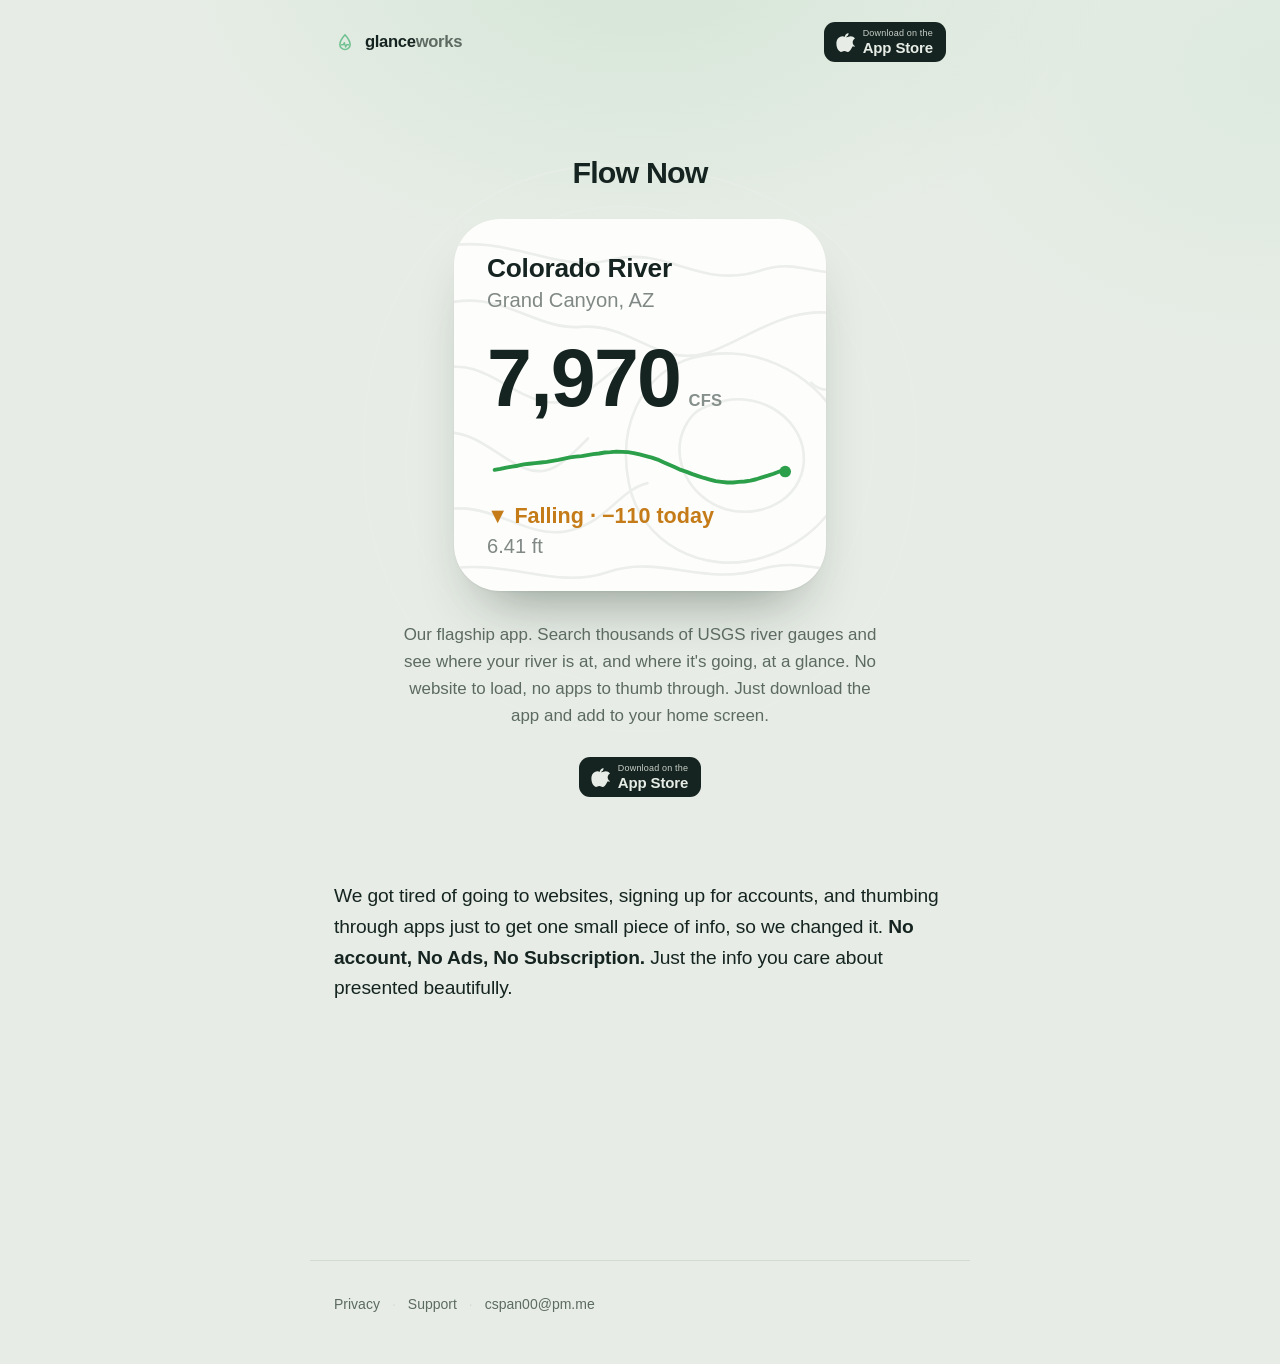
==== commit 0b016ae7: "added ! to more apps coming soon" ====
--- a/index.html
+++ b/index.html
@@ -1,131 +1,222 @@
-<!DOCTYPE html>
+<!doctype html>
 <html lang="en">
-<head>
-  <meta charset="UTF-8" />
-  <meta name="viewport" content="width=device-width, initial-scale=1.0" />
-  <meta name="color-scheme" content="light dark" />
-  <title>Glance Works — one number, on your homescreen</title>
-  <meta name="description" content="We got tired of going to websites, signing up for accounts, and thumbing through apps just to get one small piece of info, so we changed it. No account, no ads, no subscription." />
-  <link rel="icon" href="favicon.svg" type="image/svg+xml" />
-  <link rel="stylesheet" href="styles.css" />
-</head>
-<body>
-  <svg width="0" height="0" style="position:absolute" aria-hidden="true">
-    <symbol id="drop" viewBox="0 0 24 24">
-      <path d="M12 4.2C12 4.2 17.6 10.6 17.6 14.6A5.6 5.6 0 1 1 6.4 14.6C6.4 10.6 12 4.2 12 4.2Z"
-            fill="none" stroke="currentColor" stroke-width="1.7" stroke-linejoin="round"/>
-      <polyline points="8.1,15 10.2,15 11.3,12.7 12.7,17.4 13.8,15 16,15"
-            fill="none" stroke="currentColor" stroke-width="1.5" stroke-linecap="round" stroke-linejoin="round"/>
-    </symbol>
-    <symbol id="appstore-logo" viewBox="0 0 24 24">
-      <path d="M16.365 1.43c0 1.14-.42 2.2-1.12 2.98-.85.94-2.24 1.66-3.4 1.57-.14-1.1.44-2.28 1.1-3.02.79-.87 2.2-1.53 3.42-1.53zM20.9 17.4c-.55 1.27-.82 1.84-1.53 2.96-.99 1.56-2.39 3.5-4.12 3.51-1.54.02-1.94-1-4.03-.99-2.09.01-2.53 1.01-4.07.98-1.73-.03-3.05-1.78-4.04-3.34C1.34 16.65.99 11.06 3.31 8.09 4.72 6.26 6.86 5.16 8.9 5.16c2.07 0 3.37 1.13 5.08 1.13 1.66 0 2.67-1.13 5.06-1.13 1.81 0 3.73.99 5.1 2.7-4.48 2.45-3.75 8.84 1.76 9.54z"/>
-    </symbol>
-    <!-- faint topographic contours, as in the app -->
-    <symbol id="contours" viewBox="0 0 100 100">
-      <g fill="none" stroke="currentColor" stroke-width="0.7" stroke-linecap="round">
-        <!-- wandering ridge lines, roughly parallel, never crossing -->
-        <path d="M-6,8 C14,3 27,15 42,11 C57,7 66,19 82,14 C93,10 99,17 106,13"/>
-        <path d="M-6,24 C11,17 21,30 34,29 C48,28 55,40 68,36 C80,32 90,22 106,26"/>
-        <path d="M-6,41 C7,36 14,47 24,49 C33,51 38,44 44,40"/>
-        <path d="M-6,58 C5,55 11,64 19,67 C26,70 31,64 36,59"/>
-        <path d="M-6,79 C9,74 18,86 30,84 C41,82 44,73 52,71"/>
-        <path d="M-6,95 C13,90 26,100 41,95 C56,90 67,99 83,94 C94,91 99,96 106,93"/>
-        <path d="M96,44 C100,48 103,44 106,46"/>
-        <!-- an irregular knoll on the right, partly off the card -->
-        <path d="M62,38 C79,32 97,41 104,55 C111,69 100,86 83,91 C67,96 50,87 47,71 C44,56 50,43 62,38 Z"/>
-        <path d="M69,50 C81,45 93,53 94,63 C95,74 84,81 73,78 C63,75 58,64 62,56 C64,52 66,51 69,50 Z"/>
-      </g>
-    </symbol>
-  </svg>
-
-  <header class="topbar wrap">
-    <a class="wordmark" href="index.html" aria-label="Glance Works — home">
-      <svg class="wordmark__mark" aria-hidden="true"><use href="#drop"/></svg>
-      <span>glance<b>works</b></span>
-    </a>
-    <a class="appstore" href="#" aria-label="Get it on the App Store">
-      <svg class="appstore__logo" aria-hidden="true"><use href="#appstore-logo"/></svg>
-      <span class="appstore__text"><small>Download on the</small><strong>App Store</strong></span>
-    </a>
-  </header>
-
-  <main>
-    <section class="hero wrap">
-      <svg class="topo-bg" viewBox="-320 -320 640 640" aria-hidden="true" preserveAspectRatio="xMidYMid meet">
-        <g fill="none" stroke="currentColor" stroke-width="1.4">
-          <path id="ring" d="M0,-232 C132,-222 236,-140 226,14 C220,150 132,238 -14,232 C-150,226 -236,132 -226,-18 C-220,-150 -132,-242 0,-232 Z"/>
-          <use href="#ring" transform="scale(0.84) rotate(9)"/>
-          <use href="#ring" transform="scale(0.68) rotate(-7)"/>
-          <use href="#ring" transform="scale(0.53) rotate(14)"/>
-          <use href="#ring" transform="scale(0.39) rotate(-4)"/>
-          <use href="#ring" transform="scale(0.26) rotate(11)"/>
-          <use href="#ring" transform="scale(0.14) rotate(-9)"/>
-        </g>
-      </svg>
-
-      <h1 class="app-title rise" style="--delay:40ms">Flow Now</h1>
-
-      <article class="widget rise" style="--delay:120ms"
-               aria-label="Flow Now widget: Colorado River, Grand Canyon, Arizona — 7,970 cubic feet per second, falling 110 today, gauge height 6.41 feet">
-        <svg class="w-topo" viewBox="0 0 100 100" preserveAspectRatio="none" aria-hidden="true"><use href="#contours"/></svg>
-        <div class="w-inner">
-          <div class="w-head">
-            <div class="w-name">Colorado River</div>
-            <div class="w-loc">Grand Canyon, AZ</div>
-          </div>
-
-          <div class="w-read">
-            <span class="w-num" id="cfs">7,970</span><span class="w-cfs">CFS</span>
-          </div>
-
-          <div class="w-foot">
-            <svg class="w-spark" viewBox="-2.6 -2.6 105.2 15.84" aria-hidden="true">
-              <polyline class="w-spark__line" pathLength="100"
-                points="0.0,6.32 2.0,5.99 3.99,5.54 5.99,5.21 7.98,4.88 9.98,4.43 11.97,4.21 13.97,3.99 15.96,3.77 17.96,3.55 19.96,3.22 21.95,2.88 23.95,2.44 25.94,2.0 27.94,1.77 29.93,1.55 31.93,1.22 33.92,0.89 35.92,0.67 37.92,0.33 39.91,0.22 41.91,0.0 43.9,0.11 45.9,0.22 47.89,0.55 49.89,1.0 52.11,1.55 54.1,2.11 56.1,2.77 58.09,3.66 60.09,4.55 62.08,5.43 64.08,6.32 66.08,6.98 68.07,7.76 70.07,8.43 72.06,9.09 74.06,9.65 76.05,10.2 78.05,10.42 80.04,10.64 82.04,10.64 84.04,10.42 86.03,10.31 88.03,9.98 90.02,9.53 92.02,8.87 94.01,8.31 96.01,7.65 98.0,6.87 100.0,6.87"/>
-              <circle class="w-spark__dot" cx="100" cy="6.87" r="2"/>
-            </svg>
-            <div class="w-trend">&#9660; Falling &middot; &minus;110 today</div>
-            <div class="w-height">6.41 ft</div>
-          </div>
-        </div>
-      </article>
-
-      <p class="thesis rise" style="--delay:240ms">
-        Our flagship app. Search thousands of USGS river gauges and see where your
-        river is at, and where it's going, at a glance. No website to load, no apps
-        to thumb through. Just download the app and add to your home screen.
-      </p>
-
-      <a class="appstore appstore--cta rise" style="--delay:320ms" href="#" aria-label="Get it on the App Store">
-        <svg class="appstore__logo" aria-hidden="true"><use href="#appstore-logo"/></svg>
-        <span class="appstore__text"><small>Download on the</small><strong>App Store</strong></span>
-      </a>
-    </section>
-
-    <section class="promise wrap rise" style="--delay:400ms" aria-label="Why these apps exist">
-      <p>
-        We got tired of going to websites, signing up for accounts, and thumbing
-        through apps just to get one small piece of info, so we changed it.
-        <strong>No account, No Ads, No Subscription.</strong> Just the info you care
-        about presented beautifully.
-      </p>
-    </section>
-
-    <section class="more wrap rise" style="--delay:480ms">
-      <p>More apps coming soon</p>
-    </section>
-  </main>
-
-  <footer class="footer wrap">
-    <nav aria-label="Footer">
-      <a href="privacy.html">Privacy</a>
-      <span class="footer__sep" aria-hidden="true">·</span>
-      <a href="mailto:cspan00@pm.me">Support</a>
-      <span class="footer__sep" aria-hidden="true">·</span>
-      <a href="mailto:cspan00@pm.me">cspan00@pm.me</a>
-    </nav>
-  </footer>
-
-  <script src="script.js"></script>
-</body>
+    <head>
+        <meta charset="UTF-8" />
+        <meta name="viewport" content="width=device-width, initial-scale=1.0" />
+        <meta name="color-scheme" content="light dark" />
+        <title>Glance Works — one number, on your homescreen</title>
+        <meta
+            name="description"
+            content="We got tired of going to websites, signing up for accounts, and thumbing through apps just to get one small piece of info, so we changed it. No account, no ads, no subscription."
+        />
+        <link rel="icon" href="favicon.svg" type="image/svg+xml" />
+        <link rel="stylesheet" href="styles.css" />
+    </head>
+    <body>
+        <svg width="0" height="0" style="position: absolute" aria-hidden="true">
+            <symbol id="drop" viewBox="0 0 24 24">
+                <path
+                    d="M12 4.2C12 4.2 17.6 10.6 17.6 14.6A5.6 5.6 0 1 1 6.4 14.6C6.4 10.6 12 4.2 12 4.2Z"
+                    fill="none"
+                    stroke="currentColor"
+                    stroke-width="1.7"
+                    stroke-linejoin="round"
+                />
+                <polyline
+                    points="8.1,15 10.2,15 11.3,12.7 12.7,17.4 13.8,15 16,15"
+                    fill="none"
+                    stroke="currentColor"
+                    stroke-width="1.5"
+                    stroke-linecap="round"
+                    stroke-linejoin="round"
+                />
+            </symbol>
+            <symbol id="appstore-logo" viewBox="0 0 24 24">
+                <path
+                    d="M16.365 1.43c0 1.14-.42 2.2-1.12 2.98-.85.94-2.24 1.66-3.4 1.57-.14-1.1.44-2.28 1.1-3.02.79-.87 2.2-1.53 3.42-1.53zM20.9 17.4c-.55 1.27-.82 1.84-1.53 2.96-.99 1.56-2.39 3.5-4.12 3.51-1.54.02-1.94-1-4.03-.99-2.09.01-2.53 1.01-4.07.98-1.73-.03-3.05-1.78-4.04-3.34C1.34 16.65.99 11.06 3.31 8.09 4.72 6.26 6.86 5.16 8.9 5.16c2.07 0 3.37 1.13 5.08 1.13 1.66 0 2.67-1.13 5.06-1.13 1.81 0 3.73.99 5.1 2.7-4.48 2.45-3.75 8.84 1.76 9.54z"
+                />
+            </symbol>
+            <!-- faint topographic contours, as in the app -->
+            <symbol id="contours" viewBox="0 0 100 100">
+                <g
+                    fill="none"
+                    stroke="currentColor"
+                    stroke-width="0.7"
+                    stroke-linecap="round"
+                >
+                    <!-- wandering ridge lines, roughly parallel, never crossing -->
+                    <path
+                        d="M-6,8 C14,3 27,15 42,11 C57,7 66,19 82,14 C93,10 99,17 106,13"
+                    />
+                    <path
+                        d="M-6,24 C11,17 21,30 34,29 C48,28 55,40 68,36 C80,32 90,22 106,26"
+                    />
+                    <path d="M-6,41 C7,36 14,47 24,49 C33,51 38,44 44,40" />
+                    <path d="M-6,58 C5,55 11,64 19,67 C26,70 31,64 36,59" />
+                    <path d="M-6,79 C9,74 18,86 30,84 C41,82 44,73 52,71" />
+                    <path
+                        d="M-6,95 C13,90 26,100 41,95 C56,90 67,99 83,94 C94,91 99,96 106,93"
+                    />
+                    <path d="M96,44 C100,48 103,44 106,46" />
+                    <!-- an irregular knoll on the right, partly off the card -->
+                    <path
+                        d="M62,38 C79,32 97,41 104,55 C111,69 100,86 83,91 C67,96 50,87 47,71 C44,56 50,43 62,38 Z"
+                    />
+                    <path
+                        d="M69,50 C81,45 93,53 94,63 C95,74 84,81 73,78 C63,75 58,64 62,56 C64,52 66,51 69,50 Z"
+                    />
+                </g>
+            </symbol>
+        </svg>
+
+        <header class="topbar wrap">
+            <a
+                class="wordmark"
+                href="index.html"
+                aria-label="Glance Works — home"
+            >
+                <svg class="wordmark__mark" aria-hidden="true">
+                    <use href="#drop" />
+                </svg>
+                <span>glance<b>works</b></span>
+            </a>
+            <a class="appstore" href="#" aria-label="Get it on the App Store">
+                <svg class="appstore__logo" aria-hidden="true">
+                    <use href="#appstore-logo" />
+                </svg>
+                <span class="appstore__text"
+                    ><small>Download on the</small
+                    ><strong>App Store</strong></span
+                >
+            </a>
+        </header>
+
+        <main>
+            <section class="hero wrap">
+                <svg
+                    class="topo-bg"
+                    viewBox="-320 -320 640 640"
+                    aria-hidden="true"
+                    preserveAspectRatio="xMidYMid meet"
+                >
+                    <g fill="none" stroke="currentColor" stroke-width="1.4">
+                        <path
+                            id="ring"
+                            d="M0,-232 C132,-222 236,-140 226,14 C220,150 132,238 -14,232 C-150,226 -236,132 -226,-18 C-220,-150 -132,-242 0,-232 Z"
+                        />
+                        <use href="#ring" transform="scale(0.84) rotate(9)" />
+                        <use href="#ring" transform="scale(0.68) rotate(-7)" />
+                        <use href="#ring" transform="scale(0.53) rotate(14)" />
+                        <use href="#ring" transform="scale(0.39) rotate(-4)" />
+                        <use href="#ring" transform="scale(0.26) rotate(11)" />
+                        <use href="#ring" transform="scale(0.14) rotate(-9)" />
+                    </g>
+                </svg>
+
+                <h1 class="app-title rise" style="--delay: 40ms">Flow Now</h1>
+
+                <article
+                    class="widget rise"
+                    style="--delay: 120ms"
+                    aria-label="Flow Now widget: Colorado River, Grand Canyon, Arizona — 7,970 cubic feet per second, falling 110 today, gauge height 6.41 feet"
+                >
+                    <svg
+                        class="w-topo"
+                        viewBox="0 0 100 100"
+                        preserveAspectRatio="none"
+                        aria-hidden="true"
+                    >
+                        <use href="#contours" />
+                    </svg>
+                    <div class="w-inner">
+                        <div class="w-head">
+                            <div class="w-name">Colorado River</div>
+                            <div class="w-loc">Grand Canyon, AZ</div>
+                        </div>
+
+                        <div class="w-read">
+                            <span class="w-num" id="cfs">7,970</span
+                            ><span class="w-cfs">CFS</span>
+                        </div>
+
+                        <div class="w-foot">
+                            <svg
+                                class="w-spark"
+                                viewBox="-2.6 -2.6 105.2 15.84"
+                                aria-hidden="true"
+                            >
+                                <polyline
+                                    class="w-spark__line"
+                                    pathLength="100"
+                                    points="0.0,6.32 2.0,5.99 3.99,5.54 5.99,5.21 7.98,4.88 9.98,4.43 11.97,4.21 13.97,3.99 15.96,3.77 17.96,3.55 19.96,3.22 21.95,2.88 23.95,2.44 25.94,2.0 27.94,1.77 29.93,1.55 31.93,1.22 33.92,0.89 35.92,0.67 37.92,0.33 39.91,0.22 41.91,0.0 43.9,0.11 45.9,0.22 47.89,0.55 49.89,1.0 52.11,1.55 54.1,2.11 56.1,2.77 58.09,3.66 60.09,4.55 62.08,5.43 64.08,6.32 66.08,6.98 68.07,7.76 70.07,8.43 72.06,9.09 74.06,9.65 76.05,10.2 78.05,10.42 80.04,10.64 82.04,10.64 84.04,10.42 86.03,10.31 88.03,9.98 90.02,9.53 92.02,8.87 94.01,8.31 96.01,7.65 98.0,6.87 100.0,6.87"
+                                />
+                                <circle
+                                    class="w-spark__dot"
+                                    cx="100"
+                                    cy="6.87"
+                                    r="2"
+                                />
+                            </svg>
+                            <div class="w-trend">
+                                &#9660; Falling &middot; &minus;110 today
+                            </div>
+                            <div class="w-height">6.41 ft</div>
+                        </div>
+                    </div>
+                </article>
+
+                <p class="thesis rise" style="--delay: 240ms">
+                    Our flagship app. Search thousands of USGS river gauges and
+                    see where your river is at, and where it's going, at a
+                    glance. No website to load, no apps to thumb through. Just
+                    download the app and add to your home screen.
+                </p>
+
+                <a
+                    class="appstore appstore--cta rise"
+                    style="--delay: 320ms"
+                    href="#"
+                    aria-label="Get it on the App Store"
+                >
+                    <svg class="appstore__logo" aria-hidden="true">
+                        <use href="#appstore-logo" />
+                    </svg>
+                    <span class="appstore__text"
+                        ><small>Download on the</small
+                        ><strong>App Store</strong></span
+                    >
+                </a>
+            </section>
+
+            <section
+                class="promise wrap rise"
+                style="--delay: 400ms"
+                aria-label="Why these apps exist"
+            >
+                <p>
+                    We got tired of going to websites, signing up for accounts,
+                    and thumbing through apps just to get one small piece of
+                    info, so we changed it.
+                    <strong>No account, No Ads, No Subscription.</strong> Just
+                    the info you care about presented beautifully.
+                </p>
+            </section>
+
+            <section class="more wrap rise" style="--delay: 480ms">
+                <p>More apps coming soon!</p>
+            </section>
+        </main>
+
+        <footer class="footer wrap">
+            <nav aria-label="Footer">
+                <a href="privacy.html">Privacy</a>
+                <span class="footer__sep" aria-hidden="true">·</span>
+                <a href="mailto:cspan00@pm.me">Support</a>
+                <span class="footer__sep" aria-hidden="true">·</span>
+                <a href="mailto:cspan00@pm.me">cspan00@pm.me</a>
+            </nav>
+        </footer>
+
+        <script src="script.js"></script>
+    </body>
 </html>
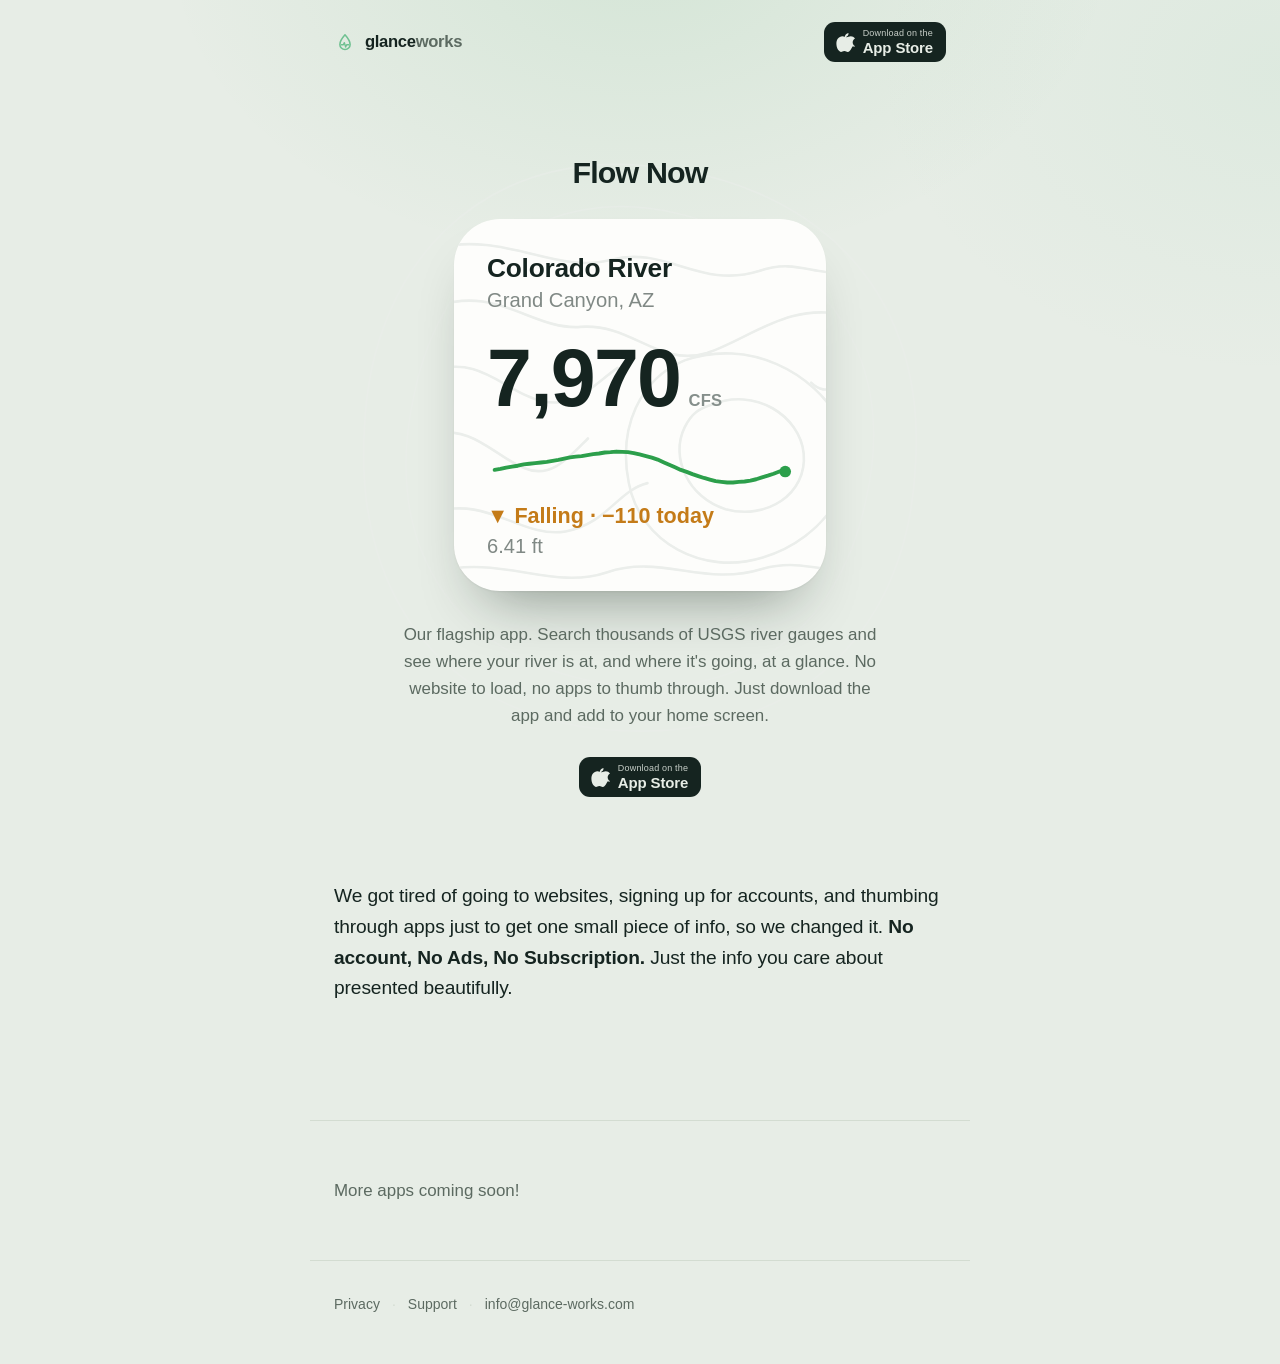
==== commit f184485b: "updated email" ====
--- a/index.html
+++ b/index.html
@@ -213,7 +213,7 @@
                 <span class="footer__sep" aria-hidden="true">·</span>
                 <a href="mailto:cspan00@pm.me">Support</a>
                 <span class="footer__sep" aria-hidden="true">·</span>
-                <a href="mailto:cspan00@pm.me">cspan00@pm.me</a>
+                <a href="mailto:info@glance-works.com">info@glance-works.com</a>
             </nav>
         </footer>
 
